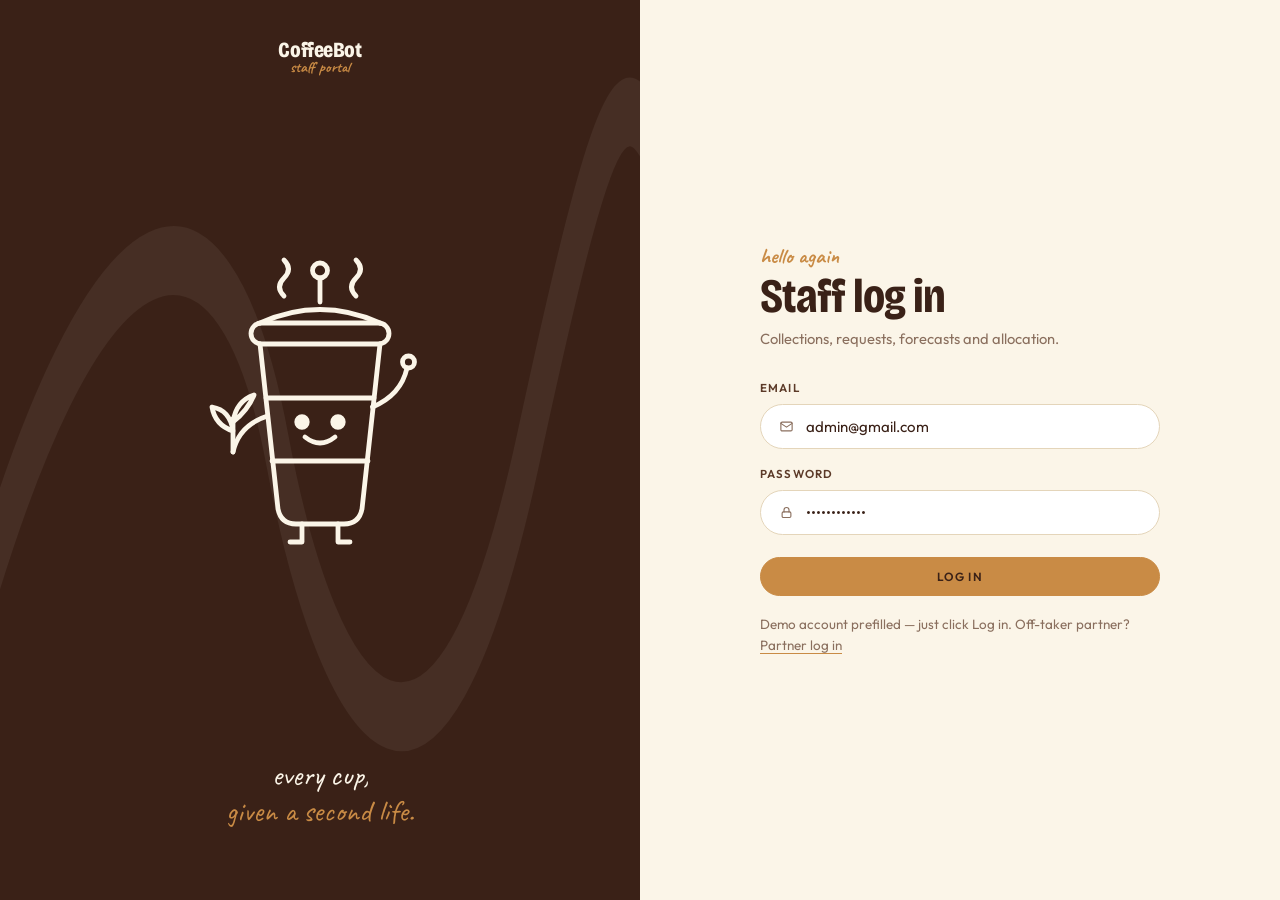
==== admin/allocation.html @ 14e7a52c "Redesign UI and build Gemini AI into the admin portal UI - Cream / chocolate / espresso palette with" ====
<!DOCTYPE html>
<html lang="en">
<head>
<meta charset="UTF-8">
<meta name="viewport" content="width=device-width, initial-scale=1">
<title>Allocation — CoffeeBot Admin</title>
<link rel="stylesheet" href="../assets/css/style.css">
</head>
<body>
  <div id="navMount"></div>
  <main class="main">
    <header class="page-head">
      <div>
        <div class="eyebrow">this week's allocation</div>
        <h1>Allocation</h1>
        <p class="subtext">Pending requests ranked by quantity, consistency and clarity of use case — the factors CoffeeBot staff actually weigh.</p>
      </div>
      <div class="head-actions">
        <button class="btn-primary" id="approveAllBtn"><span id="icCheck"></span> Approve all</button>
      </div>
    </header>

    <div id="feedbackBar" style="display:none;"></div>

    <div class="kpis">
      <div class="kpi"><div class="num" id="sPending">—</div><div class="lbl">Pending requests scored</div></div>
      <div class="kpi"><div class="num green" id="sFulfilled">—</div><div class="lbl">Fully fulfillable this week</div></div>
      <div class="kpi"><div class="num amber" id="sSupply">—</div><div class="lbl">7-day forecasted supply</div></div>
    </div>

    <div class="layout-2-1">
      <div class="card">
        <div class="card-head">
          <h2>Ranked recommendation</h2>
          <span class="subtext">Supply allocated in score order</span>
        </div>
        <div class="table-wrap">
          <table class="data-table">
            <thead>
              <tr><th>#</th><th>Requester</th><th>Region</th><th class="num">Requested</th><th class="num">Allocate</th><th class="num">Score</th><th></th></tr>
            </thead>
            <tbody id="rankBody"></tbody>
          </table>
        </div>
      </div>

      <aside class="stack">
        <div id="aiMount"></div>
      </aside>
    </div>
  </main>

  <script src="../assets/js/data.js"></script>
  <script src="../assets/js/app.js"></script>
  <script src="../assets/js/config.js"></script>
  <script src="../assets/js/ai.js"></script>
  <script>
    const session = CBUI.requireAuth("admin");
    if (session) {
      CBUI.mount("#navMount", CBUI.topbar({ role: "admin", activePage: "allocation.html" }));
      document.getElementById("icCheck").innerHTML = CBUI.icon("check", "icon-sm");

      let result = CBAI.recommendAllocation();

      function render() {
        result = CBAI.recommendAllocation();
        const { decisions, remainingSupply } = result;

        document.getElementById("sPending").textContent = decisions.length;
        document.getElementById("sFulfilled").textContent = decisions.filter((d) => d.fulfilled).length;
        const totalSupply = Object.values(remainingSupply).reduce((a, b) => a + b, 0) +
          decisions.reduce((a, d) => a + d.recommendedKg, 0);
        document.getElementById("sSupply").textContent = totalSupply.toFixed(1) + " kg";

        document.getElementById("rankBody").innerHTML = decisions.length
          ? decisions.map((d, i) => `
            <tr>
              <td>${i + 1}</td>
              <td style="min-width:220px;"><strong>${d.customer}</strong><div class="subtext" style="font-size:.78rem;">${d.frequency} · ${d.useCase}</div></td>
              <td><span class="pill region">${CB.regionName(d.region)}</span></td>
              <td class="num">${d.volumeKg} kg</td>
              <td class="num" style="font-weight:700;color:${d.fulfilled ? "var(--ok)" : "var(--caramel)"};">${d.recommendedKg} kg${d.fulfilled ? "" : "<br><span style='font-weight:500;font-size:.75rem;'>partial</span>"}</td>
              <td class="num">${d.score}</td>
              <td><button class="btn-secondary btn-sm" data-approve="${d.id}">Approve</button></td>
            </tr>`).join("")
          : `<tr><td colspan="7" class="empty-note" style="text-align:center;padding:24px;">No pending requests — everything's been decided.</td></tr>`;

        decisions.forEach((d) => {
          document.querySelector(`[data-approve="${d.id}"]`)?.addEventListener("click", () => approveOne(d.id, d.customer));
        });
      }

      function showFeedback(msg) {
        const bar = document.getElementById("feedbackBar");
        bar.className = "feedback-bar";
        bar.innerHTML = CBUI.icon("check", "icon-sm") + msg;
        bar.style.display = "flex";
        setTimeout(() => (bar.style.display = "none"), 4000);
      }

      function approveOne(id, customer) {
        CB.setState((s) => {
          const req = s.requests.find((r) => r.id === id);
          if (req) req.status = "accepted";
        });
        showFeedback(`Allocation approved for ${customer}.`);
        render();
      }

      document.getElementById("approveAllBtn").addEventListener("click", () => {
        let count = 0;
        CB.setState((s) => {
          result.decisions.forEach((d) => {
            const req = s.requests.find((r) => r.id === d.id);
            if (req && req.status === "pending") { req.status = "accepted"; count++; }
          });
        });
        if (count) showFeedback(`${count} request${count > 1 ? "s" : ""} approved for this week's allocation.`);
        render();
      });

      render();

      CBUI.aiGenerator({
        container: "#aiMount",
        task: "allocation",
        title: "Allocation review",
        description: "Gemini checks the ranking before you approve — what's fully supplied, what's short, and what deserves a second look.",
        buttonLabel: "Generate",
      });
    }
  </script>
</body>
</html>
---- assets/css/style.css ----
/* =========================================================
   CoffeeBot Exchange — shared design system
   Cream paper, chocolate and espresso browns, caramel accents.
   Condensed display type, uppercase tracked nav, pill buttons,
   and hand-drawn line doodles (see CBUI.doodle in app.js).
   ========================================================= */
@import url("https://fonts.googleapis.com/css2?family=Bricolage+Grotesque:opsz,wdth,wght@12..96,75..100,400..800&family=Caveat:wght@500;700&family=Outfit:wght@300;400;500;600;700&display=swap");

:root{
  --cream:     #fbf5e8;
  --paper:     #fffbf2;
  --sand:      #f1e6d0;
  --line:      #e4d5ba;
  --espresso:  #3a2117;
  --brown:     #5c3a28;
  --muted:     #8a6f5e;
  --caramel:   #c98b45;
  --caramel-2: #b4773a;

  --ok:        #5f7d4f;
  --ok-bg:     #e7ecd9;
  --warn:      #b06f2a;
  --warn-bg:   #f6e6cc;
  --bad:       #ad4e38;
  --bad-bg:    #f5dfd5;

  /* chart tokens */
  --predicted: #e6d6bb;
  --gridline:  #ece0ca;

  --font-display:'Bricolage Grotesque','Arial Narrow',sans-serif;
  --font-body:   'Outfit',-apple-system,"Segoe UI",Roboto,Arial,sans-serif;
  --font-hand:   'Caveat','Comic Sans MS',cursive;

  --radius:    20px;
  --radius-sm: 12px;
}

*{box-sizing:border-box;}
html,body{margin:0;padding:0;}
body{
  background:var(--cream);
  color:var(--espresso);
  font-family:var(--font-body);
  font-size:15px;
  line-height:1.55;
  min-height:100vh;
  -webkit-font-smoothing:antialiased;
}
a{color:inherit;text-decoration:none;}
img,svg{display:block;}
button{font-family:inherit;}
code{font-size:.85em;background:var(--sand);padding:1px 6px;border-radius:6px;}

.icon{width:18px;height:18px;flex:0 0 auto;}
.icon-sm{width:15px;height:15px;}

/* ---------- typography ---------- */
h1,h2,h3{font-family:var(--font-display);font-stretch:80%;font-weight:700;color:var(--espresso);margin:0;letter-spacing:-.01em;}
h1{font-size:3rem;line-height:1;letter-spacing:-.02em;}
h2{font-size:1.45rem;line-height:1.15;}
h3{font-size:1.1rem;line-height:1.2;}
.eyebrow{font-family:var(--font-hand);font-size:1.35rem;font-weight:700;line-height:1;color:var(--caramel);margin-bottom:6px;}
.kicker{font-size:.72rem;font-weight:600;letter-spacing:.14em;text-transform:uppercase;color:var(--muted);}
.subtext{color:var(--muted);font-size:.92rem;margin:0;}
.hand{font-family:var(--font-hand);font-weight:700;}

/* ---------- top nav ---------- */
.topbar{
  position:sticky;top:0;z-index:30;background:rgba(251,245,232,.94);
  backdrop-filter:blur(8px);-webkit-backdrop-filter:blur(8px);border-bottom:1px solid var(--line);
}
.topbar-inner{
  max-width:1240px;margin:0 auto;padding:14px 32px;
  display:grid;grid-template-columns:1fr auto 1fr;align-items:center;gap:20px;
}
.nav-links{display:flex;gap:20px;flex-wrap:nowrap;}
.nav-links a{
  font-size:.72rem;font-weight:600;letter-spacing:.12em;text-transform:uppercase;color:var(--brown);white-space:nowrap;
  padding:4px 0;border-bottom:1.5px solid transparent;transition:color .15s,border-color .15s;
}
.nav-links a:hover{color:var(--caramel);}
.nav-links a.active{color:var(--espresso);border-bottom-color:var(--caramel);}
.brand{display:flex;align-items:center;gap:8px;justify-self:center;color:var(--espresso);}
.brand .mark{width:40px;height:40px;color:var(--brown);}
.brand .mark svg{width:100%;height:100%;stroke-width:7;}
.brand-name{font-family:var(--font-display);font-stretch:80%;font-weight:800;font-size:1.35rem;letter-spacing:-.02em;line-height:1;}
.brand-name span{display:block;font-family:var(--font-hand);font-weight:700;font-size:.95rem;letter-spacing:0;color:var(--caramel);margin-top:-2px;}
.nav-right{display:flex;align-items:center;justify-content:flex-end;gap:14px;}
.nav-user{font-size:.74rem;font-weight:600;letter-spacing:.1em;text-transform:uppercase;color:var(--muted);}

/* ---------- layout ---------- */
.main{max-width:1240px;margin:0 auto;padding:36px 32px 64px;}
.page-head{
  position:relative;display:flex;align-items:flex-end;justify-content:space-between;gap:24px;flex-wrap:wrap;
  margin-bottom:30px;
}
.page-head .subtext{max-width:600px;margin-top:10px;}
.head-actions{display:flex;gap:10px;flex-wrap:wrap;align-items:center;}
.layout-2-1{display:grid;grid-template-columns:minmax(0,2fr) minmax(0,1fr);gap:24px;align-items:start;}
.layout-1-1{display:grid;grid-template-columns:minmax(0,1fr) minmax(0,1fr);gap:24px;align-items:start;}
.stack{display:flex;flex-direction:column;gap:24px;min-width:0;}
.section-gap{margin-top:24px;}

/* ---------- cards ---------- */
.card{background:var(--paper);border:1px solid var(--line);border-radius:var(--radius);padding:24px 26px;min-width:0;}
.card-head{display:flex;align-items:baseline;justify-content:space-between;gap:12px;margin-bottom:16px;}
.card-head .subtext{font-size:.82rem;}
.table-wrap{overflow-x:auto;}

/* Doodle card: illustration + handwritten note, cream on brown */
.doodle-card{
  position:relative;overflow:hidden;border-radius:var(--radius);padding:26px;
  background:var(--brown);color:var(--cream);
}
.doodle-card .doodle{width:120px;height:120px;color:var(--cream);margin-bottom:10px;}
.doodle-card h3{color:var(--cream);font-size:1.35rem;}
.doodle-card p{margin:8px 0 0;font-size:.88rem;color:rgba(251,245,232,.78);}
.doodle-card .eyebrow{color:var(--caramel);}
.doodle-card.light{background:var(--sand);color:var(--espresso);}
.doodle-card.light .doodle{color:var(--brown);}
.doodle-card.light h3{color:var(--espresso);}
.doodle-card.light p{color:var(--muted);}
.doodle-card.row{display:flex;align-items:center;gap:20px;}
.doodle-card.row .doodle{flex:0 0 auto;margin:0;}

/* ---------- KPI strip ---------- */
.kpis{
  display:grid;grid-template-columns:repeat(auto-fit,minmax(170px,1fr));
  border-top:1.5px solid var(--espresso);border-bottom:1px solid var(--line);margin-bottom:28px;
}
.kpi{padding:18px 22px 18px 0;}
.kpi + .kpi{padding-left:22px;border-left:1px solid var(--line);}
.kpi .num{font-family:var(--font-display);font-stretch:80%;font-weight:700;font-size:2.3rem;line-height:1;color:var(--espresso);letter-spacing:-.02em;}
.kpi .num.green{color:var(--ok);}
.kpi .num.amber{color:var(--caramel);}
.kpi .lbl{font-size:.72rem;font-weight:600;letter-spacing:.1em;text-transform:uppercase;color:var(--muted);margin-top:8px;}

/* ---------- forms ---------- */
.field{display:flex;flex-direction:column;gap:7px;margin-bottom:16px;}
.field label{font-size:.72rem;font-weight:600;letter-spacing:.1em;text-transform:uppercase;color:var(--brown);}
.field .hint{font-size:.8rem;color:var(--muted);}
.input-box{
  display:flex;align-items:center;gap:10px;width:100%;color:var(--muted);
  border:1px solid var(--line);border-radius:999px;padding:11px 18px;background:#fff;
}
.input-box:focus-within{border-color:var(--caramel);box-shadow:0 0 0 3px rgba(201,139,69,.18);}
.input-box input,.input-box select{border:none;outline:none;background:none;font-size:.94rem;width:100%;color:var(--espresso);font-family:inherit;}
textarea.ta{
  border:1px solid var(--line);border-radius:var(--radius-sm);padding:12px 18px;font-size:.94rem;background:#fff;
  width:100%;font-family:inherit;resize:vertical;min-height:84px;color:var(--espresso);
}
textarea.ta:focus{outline:none;border-color:var(--caramel);box-shadow:0 0 0 3px rgba(201,139,69,.18);}
.form-row{display:grid;grid-template-columns:1fr 1fr;gap:14px;}

/* ---------- buttons ---------- */
.btn-primary,.btn-secondary,.btn-dark,.btn-danger{
  display:inline-flex;align-items:center;justify-content:center;gap:8px;cursor:pointer;white-space:nowrap;
  border-radius:999px;padding:11px 22px;font-size:.74rem;font-weight:600;letter-spacing:.12em;text-transform:uppercase;
  transition:background .15s,color .15s,border-color .15s;
}
.btn-primary{background:var(--caramel);color:var(--espresso);border:1.5px solid var(--caramel);}
.btn-primary:hover{background:var(--caramel-2);border-color:var(--caramel-2);}
.btn-primary:disabled{opacity:.6;cursor:progress;}
.btn-dark{background:var(--espresso);color:var(--cream);border:1.5px solid var(--espresso);}
.btn-dark:hover{background:var(--brown);}
.btn-secondary{background:transparent;color:var(--espresso);border:1.5px solid var(--espresso);}
.btn-secondary:hover{background:var(--espresso);color:var(--cream);}
.btn-danger{background:transparent;color:var(--bad);border:1.5px solid var(--bad-bg);}
.btn-danger:hover{background:var(--bad-bg);}
.btn-sm{padding:7px 14px;font-size:.68rem;}
.full{width:100%;}
/* Pill + attached arrow circle, as in "ORDER NOW →" */
.btn-arrow{display:inline-flex;align-items:center;gap:0;}
.btn-arrow .btn-primary{border-radius:999px;}
.btn-arrow .arrow{
  width:38px;height:38px;border-radius:50%;margin-left:-4px;display:inline-flex;align-items:center;justify-content:center;
  background:var(--caramel);color:var(--espresso);border:2px solid var(--cream);transition:transform .15s;
}
.btn-arrow:hover .arrow{transform:translateX(3px);}
.btn-ghost{background:none;border:none;color:var(--muted);font-weight:600;font-size:.85rem;cursor:pointer;}
.link{text-decoration:underline;text-underline-offset:3px;text-decoration-color:var(--caramel);}

/* ---------- pills ---------- */
.pill{
  display:inline-flex;align-items:center;gap:5px;white-space:nowrap;
  font-size:.66rem;font-weight:600;letter-spacing:.1em;text-transform:uppercase;padding:3px 10px;border-radius:999px;
}
.pill.pending{background:var(--warn-bg);color:var(--warn);}
.pill.accepted{background:var(--ok-bg);color:var(--ok);}
.pill.declined{background:var(--bad-bg);color:var(--bad);}
.pill.region{background:transparent;color:var(--brown);border:1px solid var(--line);}
.legend{display:flex;gap:16px;flex-wrap:wrap;margin-top:12px;font-size:.8rem;color:var(--muted);}
.legend span{display:inline-flex;align-items:center;gap:6px;}
.legend i{width:10px;height:10px;border-radius:50%;display:inline-block;}

/* ---------- lists / rows ---------- */
.row-list .row{display:flex;align-items:center;justify-content:space-between;gap:16px;padding:14px 0;border-top:1px dashed var(--line);}
.row-list .row:first-child{border-top:none;padding-top:0;}
.row-main{display:flex;flex-direction:column;gap:2px;min-width:0;}
.row-main .title{font-weight:600;font-size:.95rem;}
.row-main .meta{font-size:.82rem;color:var(--muted);}
.row-actions{display:flex;gap:8px;align-items:center;flex-shrink:0;}
.feedback-bar{
  display:flex;align-items:center;gap:8px;background:var(--ok-bg);color:var(--ok);
  font-size:.86rem;font-weight:600;padding:10px 18px;border-radius:999px;margin-bottom:20px;
}

/* ---------- tables ---------- */
table.data-table{width:100%;border-collapse:collapse;}
table.data-table th{
  text-align:left;font-size:.68rem;font-weight:600;text-transform:uppercase;letter-spacing:.12em;white-space:nowrap;
  color:var(--muted);padding:0 12px 10px;border-bottom:1.5px solid var(--espresso);
}
table.data-table td{padding:13px 12px;font-size:.9rem;border-bottom:1px dashed var(--line);}
table.data-table tr:last-child td{border-bottom:none;}
table.data-table td.num,table.data-table th.num{text-align:right;font-variant-numeric:tabular-nums;}

/* ---------- region bars ---------- */
.bar-row{margin-bottom:14px;}
.bar-row .flex-between{margin-bottom:6px;font-size:.88rem;}
.bar-track{background:var(--sand);border-radius:999px;height:8px;overflow:hidden;}
.bar-fill{background:var(--caramel);height:100%;border-radius:999px;}

/* ---------- misc ---------- */
.empty-note{color:var(--muted);font-size:.9rem;padding:10px 0;}
.divider-line{border-top:1px dashed var(--line);margin:20px 0;}
.flex-between{display:flex;align-items:center;justify-content:space-between;gap:12px;}
.foot-note{text-align:center;padding:24px;color:var(--muted);font-size:.78rem;}
.toast{
  position:fixed;bottom:24px;right:24px;background:var(--espresso);color:var(--cream);z-index:999;max-width:340px;
  padding:12px 20px;border-radius:999px;font-size:.88rem;font-weight:500;
}

/* Faint swirl strokes behind a section (Roastery-style) */
.swirl-bg{position:relative;overflow:hidden;}
.swirl-bg > .swirl{position:absolute;inset:-10% -5%;width:110%;height:120%;color:var(--sand);pointer-events:none;z-index:0;}
.swirl-bg > *:not(.swirl){position:relative;z-index:1;}

/* Torn paper edge between cream and brown */
.torn{display:block;width:100%;height:22px;color:var(--espresso);}
.torn.flip{transform:scaleY(-1);}

/* ---------- AI panel (Gemini + EcoLogits) ---------- */
.ai-card{position:relative;overflow:hidden;background:var(--espresso);color:var(--cream);border-radius:var(--radius);padding:26px 28px;}
.ai-card .ai-doodle{position:absolute;right:-18px;bottom:-24px;width:150px;height:150px;color:rgba(251,245,232,.08);pointer-events:none;}
.ai-card > *:not(.ai-doodle){position:relative;}
.ai-card-head{display:flex;align-items:flex-start;justify-content:space-between;gap:16px;flex-wrap:wrap;margin-bottom:20px;}
.ai-card-head h2{color:var(--cream);font-size:1.7rem;}
.ai-card-head p{margin:8px 0 0;color:rgba(251,245,232,.72);font-size:.88rem;max-width:520px;}
.ai-tag{font-family:var(--font-hand);font-size:1.25rem;font-weight:700;color:var(--caramel);line-height:1;margin-bottom:4px;}
.ai-empty{border:1.5px dashed rgba(251,245,232,.25);border-radius:var(--radius-sm);padding:18px 20px;color:rgba(251,245,232,.72);font-size:.9rem;}
.ai-headline{font-family:var(--font-display);font-stretch:80%;font-weight:600;font-size:1.45rem;line-height:1.2;margin:0 0 18px;color:var(--cream);}
.ai-stats{display:grid;grid-template-columns:repeat(auto-fit,minmax(150px,1fr));gap:10px;margin-bottom:22px;}
.ai-stat{border:1px solid rgba(251,245,232,.18);border-radius:var(--radius-sm);padding:14px 16px;}
.ai-stat-lbl{font-size:.66rem;font-weight:600;letter-spacing:.12em;text-transform:uppercase;color:rgba(251,245,232,.6);}
.ai-stat-num{font-family:var(--font-display);font-stretch:80%;font-weight:700;font-size:1.7rem;line-height:1.1;margin:4px 0 4px;color:var(--caramel);}
.ai-stat.good .ai-stat-num{color:#c5d4a8;}
.ai-stat.watch .ai-stat-num{color:#f0a586;}
.ai-stat-note{font-size:.8rem;color:rgba(251,245,232,.72);line-height:1.45;}
.ai-columns{display:grid;grid-template-columns:repeat(auto-fit,minmax(240px,1fr));gap:8px 28px;}
.ai-columns h4{font-size:.68rem;font-weight:600;letter-spacing:.14em;text-transform:uppercase;color:var(--caramel);margin:0 0 6px;}
.ai-list{margin:0;padding:0;list-style:none;counter-reset:ai;}
.ai-list li{position:relative;padding:9px 0 9px 28px;font-size:.9rem;color:rgba(251,245,232,.9);border-top:1px dashed rgba(251,245,232,.16);}
.ai-list li:first-child{border-top:none;}
.ai-list li::before{
  counter-increment:ai;content:counter(ai);position:absolute;left:0;top:10px;
  width:19px;height:19px;border-radius:50%;border:1px solid var(--caramel);color:var(--caramel);
  font-size:.66rem;font-weight:700;display:flex;align-items:center;justify-content:center;
}
.ai-foot{
  display:flex;align-items:center;justify-content:space-between;gap:10px;flex-wrap:wrap;
  margin-top:18px;padding-top:14px;border-top:1px dashed rgba(251,245,232,.2);font-size:.78rem;color:rgba(251,245,232,.6);
}
.eco-line{display:inline-flex;align-items:center;gap:6px;color:#c5d4a8;font-weight:500;}
.ai-foot a{text-decoration:underline;text-underline-offset:2px;}
.ai-error{background:rgba(173,78,56,.25);border-radius:var(--radius-sm);padding:14px 18px;}
.ai-error strong{color:#f5b9a4;}
.ai-error p{margin:4px 0 0;font-size:.88rem;}
.ai-error code{background:rgba(251,245,232,.12);color:var(--cream);}
.ai-loading{height:3px;background:rgba(251,245,232,.15);border-radius:2px;overflow:hidden;position:relative;margin:8px 0 12px;}
.ai-loading::after{content:"";position:absolute;inset:0;width:35%;background:var(--caramel);animation:ai-progress 1.1s ease-in-out infinite;}
.ai-loading-note{font-family:var(--font-hand);font-size:1.25rem;color:rgba(251,245,232,.75);}
@keyframes ai-progress{from{transform:translateX(-100%);}to{transform:translateX(300%);}}

/* ---------- Green AI ledger ---------- */
.ledger{display:grid;grid-template-columns:1fr 1fr;border-top:1.5px solid var(--espresso);margin:14px 0 12px;}
.ledger > div{padding:12px 0;border-bottom:1px dashed var(--line);}
.ledger > div:nth-child(even){padding-left:16px;border-left:1px dashed var(--line);}
.ledger .num{font-family:var(--font-display);font-stretch:80%;font-weight:700;font-size:1.5rem;line-height:1.1;}
.ledger .lbl{font-size:.68rem;font-weight:600;letter-spacing:.1em;text-transform:uppercase;color:var(--muted);}

/* ---------- auth screens ---------- */
.auth-shell{display:grid;grid-template-columns:1fr 1fr;min-height:100vh;}
.auth-art{
  position:relative;overflow:hidden;background:var(--espresso);color:var(--cream);
  display:flex;flex-direction:column;justify-content:space-between;align-items:center;text-align:center;padding:40px;
}
.auth-art .brand{color:var(--cream);}
.auth-art .brand .mark{color:var(--caramel);}
.auth-art .doodle{width:min(300px,70%);height:auto;aspect-ratio:1;color:var(--cream);}
.auth-art .tagline{font-family:var(--font-hand);font-size:1.9rem;line-height:1.2;color:var(--cream);}
.auth-art .tagline span{color:var(--caramel);}
.auth-art .swirl{position:absolute;inset:0;width:100%;height:100%;color:rgba(251,245,232,.06);}
.auth-art > *:not(.swirl){position:relative;}
.auth-panel{display:flex;align-items:center;justify-content:center;padding:40px 24px;}
.login-card{width:100%;max-width:400px;}
.login-card h1{margin-bottom:8px;}

/* ---------- responsive ---------- */
@media(max-width:1100px){
  .layout-2-1{grid-template-columns:1fr;}
}
@media(max-width:1100px){
  .topbar-inner{grid-template-columns:1fr auto;}
  .brand{justify-self:start;order:1;}
  .nav-right{order:2;}
  .nav-links{order:3;grid-column:1 / -1;overflow-x:auto;padding-bottom:2px;}
}
@media(max-width:900px){
  .topbar-inner{grid-template-columns:1fr auto;padding:12px 16px;gap:10px;}
  .brand{justify-self:start;order:1;}
  .nav-right{order:2;}
  .nav-user{display:none;}
  .nav-links{order:3;grid-column:1 / -1;flex-wrap:nowrap;overflow-x:auto;gap:20px;padding-bottom:2px;}
  .nav-links a{white-space:nowrap;}
  .main{padding:26px 16px 48px;}
  .layout-1-1{grid-template-columns:1fr;}
  .auth-shell{grid-template-columns:1fr;}
  .auth-art{padding:28px 20px;gap:18px;}
  .auth-art .doodle{width:180px;}
  h1{font-size:2.4rem;}
}
@media(max-width:560px){
  .form-row{grid-template-columns:1fr;}
  .card,.ai-card{padding:20px 18px;}
  .row-list .row{flex-wrap:wrap;}
  .kpi,.kpi + .kpi{padding:14px 14px 14px 0;border-left:none;}
  .doodle-card.row{flex-direction:column;align-items:flex-start;}
}
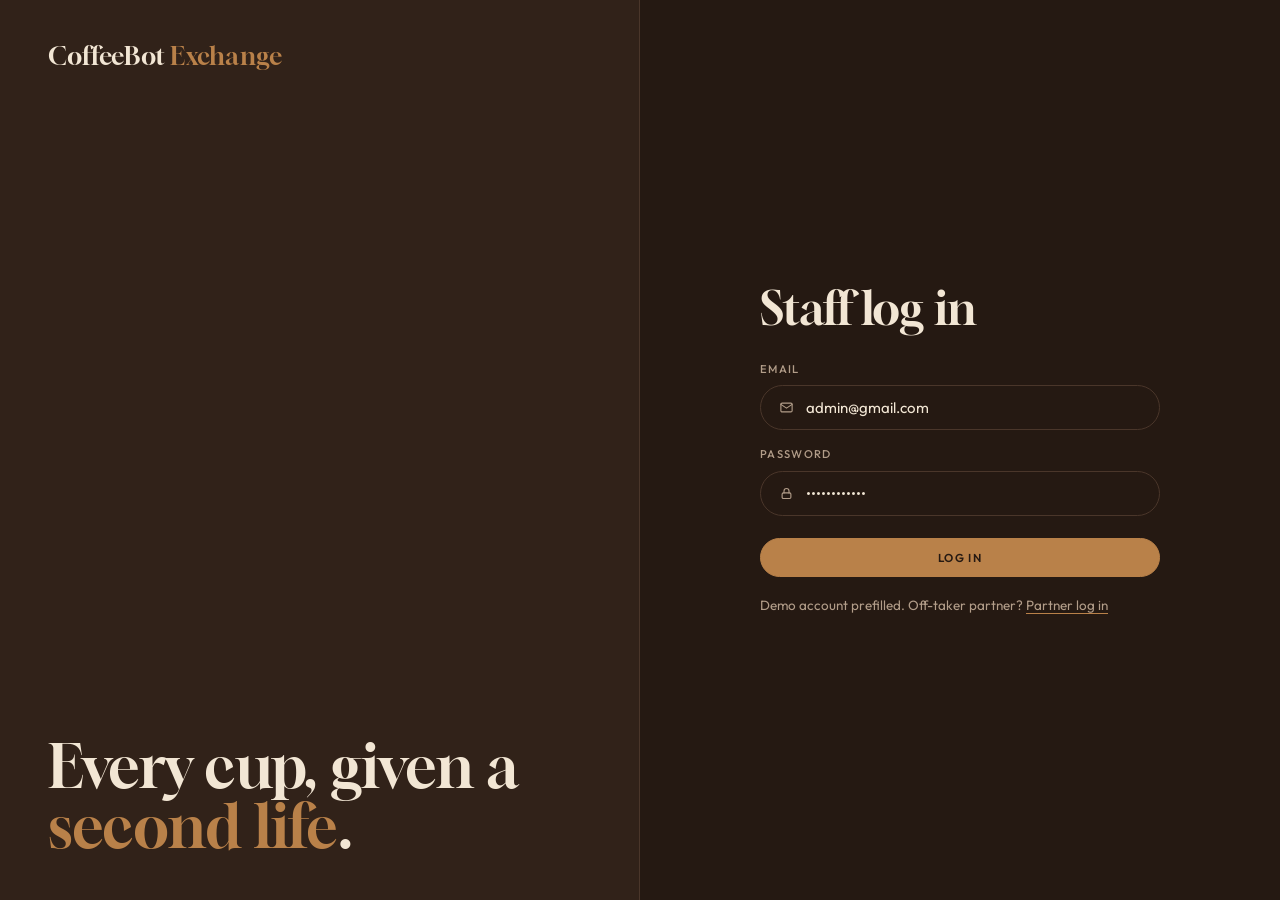
==== commit c436e94f: "Restyle UI with a dark chocolate theme and display serif headings - Gloock display serif for heading" ====
--- a/admin/allocation.html
+++ b/admin/allocation.html
@@ -11,9 +11,7 @@
   <main class="main">
     <header class="page-head">
       <div>
-        <div class="eyebrow">this week's allocation</div>
         <h1>Allocation</h1>
-        <p class="subtext">Pending requests ranked by quantity, consistency and clarity of use case — the factors CoffeeBot staff actually weigh.</p>
       </div>
       <div class="head-actions">
         <button class="btn-primary" id="approveAllBtn"><span id="icCheck"></span> Approve all</button>
@@ -32,7 +30,6 @@
       <div class="card">
         <div class="card-head">
           <h2>Ranked recommendation</h2>
-          <span class="subtext">Supply allocated in score order</span>
         </div>
         <div class="table-wrap">
           <table class="data-table">
@@ -125,7 +122,6 @@
         container: "#aiMount",
         task: "allocation",
         title: "Allocation review",
-        description: "Gemini checks the ranking before you approve — what's fully supplied, what's short, and what deserves a second look.",
         buttonLabel: "Generate",
       });
     }
--- a/assets/css/style.css
+++ b/assets/css/style.css
@@ -1,36 +1,34 @@
 /* =========================================================
    CoffeeBot Exchange — shared design system
-   Cream paper, chocolate and espresso browns, caramel accents.
-   Condensed display type, uppercase tracked nav, pill buttons,
-   and hand-drawn line doodles (see CBUI.doodle in app.js).
+   Dark chocolate surfaces, cream type and muted caramel accents.
+   High-contrast display serif (Gloock) for headings, Outfit for
+   everything else; rounded "bento" cards and pill controls.
    ========================================================= */
-@import url("https://fonts.googleapis.com/css2?family=Bricolage+Grotesque:opsz,wdth,wght@12..96,75..100,400..800&family=Caveat:wght@500;700&family=Outfit:wght@300;400;500;600;700&display=swap");
+@import url("https://fonts.googleapis.com/css2?family=Gloock&family=Outfit:wght@300;400;500;600;700&display=swap");
 
 :root{
-  --cream:     #fbf5e8;
-  --paper:     #fffbf2;
-  --sand:      #f1e6d0;
-  --line:      #e4d5ba;
-  --espresso:  #3a2117;
-  --brown:     #5c3a28;
-  --muted:     #8a6f5e;
-  --caramel:   #c98b45;
-  --caramel-2: #b4773a;
-
-  --ok:        #5f7d4f;
-  --ok-bg:     #e7ecd9;
-  --warn:      #b06f2a;
-  --warn-bg:   #f6e6cc;
-  --bad:       #ad4e38;
-  --bad-bg:    #f5dfd5;
+  --bg:        #251912;
+  --surface:   #312219;
+  --surface-2: #3b2a20;
+  --line:      #4a362a;
+  --cream:     #f2e6d4;
+  --muted:     #b29d89;
+  --caramel:   #b98149;
+  --caramel-2: #cb9358;
+
+  --ok:        #a3b48c;
+  --ok-bg:     rgba(163,180,140,.14);
+  --warn:      #d6a464;
+  --warn-bg:   rgba(214,164,100,.14);
+  --bad:       #d88a74;
+  --bad-bg:    rgba(216,138,116,.14);
 
   /* chart tokens */
-  --predicted: #e6d6bb;
-  --gridline:  #ece0ca;
-
-  --font-display:'Bricolage Grotesque','Arial Narrow',sans-serif;
+  --predicted: #5a4335;
+  --gridline:  #3d2c22;
+
+  --font-display:'Gloock',Georgia,'Times New Roman',serif;
   --font-body:   'Outfit',-apple-system,"Segoe UI",Roboto,Arial,sans-serif;
-  --font-hand:   'Caveat','Comic Sans MS',cursive;
 
   --radius:    20px;
   --radius-sm: 12px;
@@ -39,8 +37,8 @@
 *{box-sizing:border-box;}
 html,body{margin:0;padding:0;}
 body{
-  background:var(--cream);
-  color:var(--espresso);
+  background:var(--bg);
+  color:var(--cream);
   font-family:var(--font-body);
   font-size:15px;
   line-height:1.55;
@@ -50,291 +48,226 @@
 a{color:inherit;text-decoration:none;}
 img,svg{display:block;}
 button{font-family:inherit;}
-code{font-size:.85em;background:var(--sand);padding:1px 6px;border-radius:6px;}
+code{font-size:.85em;background:var(--surface-2);padding:1px 6px;border-radius:6px;}
+::selection{background:var(--caramel);color:var(--bg);}
 
 .icon{width:18px;height:18px;flex:0 0 auto;}
 .icon-sm{width:15px;height:15px;}
 
 /* ---------- typography ---------- */
-h1,h2,h3{font-family:var(--font-display);font-stretch:80%;font-weight:700;color:var(--espresso);margin:0;letter-spacing:-.01em;}
-h1{font-size:3rem;line-height:1;letter-spacing:-.02em;}
-h2{font-size:1.45rem;line-height:1.15;}
-h3{font-size:1.1rem;line-height:1.2;}
-.eyebrow{font-family:var(--font-hand);font-size:1.35rem;font-weight:700;line-height:1;color:var(--caramel);margin-bottom:6px;}
-.kicker{font-size:.72rem;font-weight:600;letter-spacing:.14em;text-transform:uppercase;color:var(--muted);}
-.subtext{color:var(--muted);font-size:.92rem;margin:0;}
-.hand{font-family:var(--font-hand);font-weight:700;}
+h1,h2,h3{font-family:var(--font-display);font-weight:400;color:var(--cream);margin:0;letter-spacing:-.005em;}
+h1{font-size:2.9rem;line-height:1.05;}
+h2{font-size:1.45rem;line-height:1.2;}
+h3{font-size:1.15rem;line-height:1.25;}
+.kicker{font-size:.7rem;font-weight:600;letter-spacing:.16em;text-transform:uppercase;color:var(--caramel);}
+.subtext{color:var(--muted);font-size:.9rem;margin:0;}
 
 /* ---------- top nav ---------- */
 .topbar{
-  position:sticky;top:0;z-index:30;background:rgba(251,245,232,.94);
-  backdrop-filter:blur(8px);-webkit-backdrop-filter:blur(8px);border-bottom:1px solid var(--line);
+  position:sticky;top:0;z-index:30;background:rgba(37,25,18,.92);
+  backdrop-filter:blur(10px);-webkit-backdrop-filter:blur(10px);border-bottom:1px solid var(--line);
 }
 .topbar-inner{
-  max-width:1240px;margin:0 auto;padding:14px 32px;
-  display:grid;grid-template-columns:1fr auto 1fr;align-items:center;gap:20px;
-}
-.nav-links{display:flex;gap:20px;flex-wrap:nowrap;}
+  max-width:1240px;margin:0 auto;padding:16px 32px;
+  display:grid;grid-template-columns:auto 1fr auto;align-items:center;gap:32px;
+}
+.nav-links{display:flex;justify-content:center;gap:24px;flex-wrap:nowrap;}
 .nav-links a{
-  font-size:.72rem;font-weight:600;letter-spacing:.12em;text-transform:uppercase;color:var(--brown);white-space:nowrap;
-  padding:4px 0;border-bottom:1.5px solid transparent;transition:color .15s,border-color .15s;
-}
-.nav-links a:hover{color:var(--caramel);}
-.nav-links a.active{color:var(--espresso);border-bottom-color:var(--caramel);}
-.brand{display:flex;align-items:center;gap:8px;justify-self:center;color:var(--espresso);}
-.brand .mark{width:40px;height:40px;color:var(--brown);}
-.brand .mark svg{width:100%;height:100%;stroke-width:7;}
-.brand-name{font-family:var(--font-display);font-stretch:80%;font-weight:800;font-size:1.35rem;letter-spacing:-.02em;line-height:1;}
-.brand-name span{display:block;font-family:var(--font-hand);font-weight:700;font-size:.95rem;letter-spacing:0;color:var(--caramel);margin-top:-2px;}
-.nav-right{display:flex;align-items:center;justify-content:flex-end;gap:14px;}
-.nav-user{font-size:.74rem;font-weight:600;letter-spacing:.1em;text-transform:uppercase;color:var(--muted);}
+  font-size:.72rem;font-weight:500;letter-spacing:.14em;text-transform:uppercase;color:var(--muted);white-space:nowrap;
+  padding:4px 0;border-bottom:1px solid transparent;transition:color .15s,border-color .15s;
+}
+.nav-links a:hover{color:var(--cream);}
+.nav-links a.active{color:var(--cream);border-bottom-color:var(--caramel);}
+.brand{order:-1;font-family:var(--font-display);font-size:1.55rem;line-height:1;color:var(--cream);letter-spacing:.01em;}
+.brand em{font-style:normal;color:var(--caramel);}
+.nav-right{display:flex;align-items:center;justify-content:flex-end;gap:16px;}
+.nav-user{font-size:.72rem;font-weight:500;letter-spacing:.12em;text-transform:uppercase;color:var(--muted);}
 
 /* ---------- layout ---------- */
-.main{max-width:1240px;margin:0 auto;padding:36px 32px 64px;}
-.page-head{
-  position:relative;display:flex;align-items:flex-end;justify-content:space-between;gap:24px;flex-wrap:wrap;
-  margin-bottom:30px;
-}
-.page-head .subtext{max-width:600px;margin-top:10px;}
+.main{max-width:1240px;margin:0 auto;padding:40px 32px 72px;}
+.page-head{display:flex;align-items:flex-end;justify-content:space-between;gap:24px;flex-wrap:wrap;margin-bottom:28px;}
 .head-actions{display:flex;gap:10px;flex-wrap:wrap;align-items:center;}
-.layout-2-1{display:grid;grid-template-columns:minmax(0,2fr) minmax(0,1fr);gap:24px;align-items:start;}
-.layout-1-1{display:grid;grid-template-columns:minmax(0,1fr) minmax(0,1fr);gap:24px;align-items:start;}
-.stack{display:flex;flex-direction:column;gap:24px;min-width:0;}
-.section-gap{margin-top:24px;}
+.layout-2-1{display:grid;grid-template-columns:minmax(0,2fr) minmax(0,1fr);gap:18px;align-items:start;}
+.layout-1-1{display:grid;grid-template-columns:minmax(0,1fr) minmax(0,1fr);gap:18px;align-items:start;}
+.stack{display:flex;flex-direction:column;gap:18px;min-width:0;}
+.section-gap{margin-top:18px;}
 
 /* ---------- cards ---------- */
-.card{background:var(--paper);border:1px solid var(--line);border-radius:var(--radius);padding:24px 26px;min-width:0;}
+.card{background:var(--surface);border:1px solid var(--line);border-radius:var(--radius);padding:24px 26px;min-width:0;}
 .card-head{display:flex;align-items:baseline;justify-content:space-between;gap:12px;margin-bottom:16px;}
-.card-head .subtext{font-size:.82rem;}
+.card-head .subtext{font-size:.8rem;}
 .table-wrap{overflow-x:auto;}
 
-/* Doodle card: illustration + handwritten note, cream on brown */
-.doodle-card{
-  position:relative;overflow:hidden;border-radius:var(--radius);padding:26px;
-  background:var(--brown);color:var(--cream);
-}
-.doodle-card .doodle{width:120px;height:120px;color:var(--cream);margin-bottom:10px;}
-.doodle-card h3{color:var(--cream);font-size:1.35rem;}
-.doodle-card p{margin:8px 0 0;font-size:.88rem;color:rgba(251,245,232,.78);}
-.doodle-card .eyebrow{color:var(--caramel);}
-.doodle-card.light{background:var(--sand);color:var(--espresso);}
-.doodle-card.light .doodle{color:var(--brown);}
-.doodle-card.light h3{color:var(--espresso);}
-.doodle-card.light p{color:var(--muted);}
-.doodle-card.row{display:flex;align-items:center;gap:20px;}
-.doodle-card.row .doodle{flex:0 0 auto;margin:0;}
-
-/* ---------- KPI strip ---------- */
-.kpis{
-  display:grid;grid-template-columns:repeat(auto-fit,minmax(170px,1fr));
-  border-top:1.5px solid var(--espresso);border-bottom:1px solid var(--line);margin-bottom:28px;
-}
-.kpi{padding:18px 22px 18px 0;}
-.kpi + .kpi{padding-left:22px;border-left:1px solid var(--line);}
-.kpi .num{font-family:var(--font-display);font-stretch:80%;font-weight:700;font-size:2.3rem;line-height:1;color:var(--espresso);letter-spacing:-.02em;}
+/* ---------- KPI bento ---------- */
+.kpis{display:grid;grid-template-columns:repeat(auto-fit,minmax(170px,1fr));gap:14px;margin-bottom:18px;}
+.kpi{background:var(--surface);border:1px solid var(--line);border-radius:var(--radius);padding:20px 22px;}
+.kpi .num{font-family:var(--font-display);font-size:2.3rem;line-height:1;color:var(--cream);}
 .kpi .num.green{color:var(--ok);}
-.kpi .num.amber{color:var(--caramel);}
-.kpi .lbl{font-size:.72rem;font-weight:600;letter-spacing:.1em;text-transform:uppercase;color:var(--muted);margin-top:8px;}
+.kpi .num.amber{color:var(--caramel-2);}
+.kpi .lbl{font-size:.7rem;font-weight:500;letter-spacing:.12em;text-transform:uppercase;color:var(--muted);margin-top:10px;}
 
 /* ---------- forms ---------- */
 .field{display:flex;flex-direction:column;gap:7px;margin-bottom:16px;}
-.field label{font-size:.72rem;font-weight:600;letter-spacing:.1em;text-transform:uppercase;color:var(--brown);}
+.field label{font-size:.7rem;font-weight:500;letter-spacing:.12em;text-transform:uppercase;color:var(--muted);}
 .field .hint{font-size:.8rem;color:var(--muted);}
 .input-box{
   display:flex;align-items:center;gap:10px;width:100%;color:var(--muted);
-  border:1px solid var(--line);border-radius:999px;padding:11px 18px;background:#fff;
-}
-.input-box:focus-within{border-color:var(--caramel);box-shadow:0 0 0 3px rgba(201,139,69,.18);}
-.input-box input,.input-box select{border:none;outline:none;background:none;font-size:.94rem;width:100%;color:var(--espresso);font-family:inherit;}
+  border:1px solid var(--line);border-radius:999px;padding:11px 18px;background:var(--bg);
+}
+.input-box:focus-within{border-color:var(--caramel);box-shadow:0 0 0 3px rgba(185,129,73,.2);}
+.input-box input,.input-box select{border:none;outline:none;background:none;font-size:.94rem;width:100%;color:var(--cream);font-family:inherit;color-scheme:dark;}
+.input-box select option{background:var(--surface);color:var(--cream);}
+.input-box input::placeholder,textarea.ta::placeholder{color:#7d6a5b;}
 textarea.ta{
-  border:1px solid var(--line);border-radius:var(--radius-sm);padding:12px 18px;font-size:.94rem;background:#fff;
-  width:100%;font-family:inherit;resize:vertical;min-height:84px;color:var(--espresso);
-}
-textarea.ta:focus{outline:none;border-color:var(--caramel);box-shadow:0 0 0 3px rgba(201,139,69,.18);}
+  border:1px solid var(--line);border-radius:var(--radius-sm);padding:12px 18px;font-size:.94rem;background:var(--bg);
+  width:100%;font-family:inherit;resize:vertical;min-height:84px;color:var(--cream);
+}
+textarea.ta:focus{outline:none;border-color:var(--caramel);box-shadow:0 0 0 3px rgba(185,129,73,.2);}
 .form-row{display:grid;grid-template-columns:1fr 1fr;gap:14px;}
 
 /* ---------- buttons ---------- */
-.btn-primary,.btn-secondary,.btn-dark,.btn-danger{
+.btn-primary,.btn-secondary,.btn-danger{
   display:inline-flex;align-items:center;justify-content:center;gap:8px;cursor:pointer;white-space:nowrap;
-  border-radius:999px;padding:11px 22px;font-size:.74rem;font-weight:600;letter-spacing:.12em;text-transform:uppercase;
+  border-radius:999px;padding:11px 22px;font-size:.72rem;font-weight:600;letter-spacing:.12em;text-transform:uppercase;
   transition:background .15s,color .15s,border-color .15s;
 }
-.btn-primary{background:var(--caramel);color:var(--espresso);border:1.5px solid var(--caramel);}
+.btn-primary{background:var(--caramel);color:var(--bg);border:1px solid var(--caramel);}
 .btn-primary:hover{background:var(--caramel-2);border-color:var(--caramel-2);}
 .btn-primary:disabled{opacity:.6;cursor:progress;}
-.btn-dark{background:var(--espresso);color:var(--cream);border:1.5px solid var(--espresso);}
-.btn-dark:hover{background:var(--brown);}
-.btn-secondary{background:transparent;color:var(--espresso);border:1.5px solid var(--espresso);}
-.btn-secondary:hover{background:var(--espresso);color:var(--cream);}
-.btn-danger{background:transparent;color:var(--bad);border:1.5px solid var(--bad-bg);}
+.btn-secondary{background:transparent;color:var(--cream);border:1px solid var(--line);}
+.btn-secondary:hover{border-color:var(--cream);}
+.btn-danger{background:transparent;color:var(--bad);border:1px solid var(--bad-bg);}
 .btn-danger:hover{background:var(--bad-bg);}
-.btn-sm{padding:7px 14px;font-size:.68rem;}
+.btn-sm{padding:7px 14px;font-size:.66rem;}
 .full{width:100%;}
-/* Pill + attached arrow circle, as in "ORDER NOW →" */
-.btn-arrow{display:inline-flex;align-items:center;gap:0;}
-.btn-arrow .btn-primary{border-radius:999px;}
-.btn-arrow .arrow{
-  width:38px;height:38px;border-radius:50%;margin-left:-4px;display:inline-flex;align-items:center;justify-content:center;
-  background:var(--caramel);color:var(--espresso);border:2px solid var(--cream);transition:transform .15s;
-}
-.btn-arrow:hover .arrow{transform:translateX(3px);}
-.btn-ghost{background:none;border:none;color:var(--muted);font-weight:600;font-size:.85rem;cursor:pointer;}
 .link{text-decoration:underline;text-underline-offset:3px;text-decoration-color:var(--caramel);}
 
 /* ---------- pills ---------- */
 .pill{
   display:inline-flex;align-items:center;gap:5px;white-space:nowrap;
-  font-size:.66rem;font-weight:600;letter-spacing:.1em;text-transform:uppercase;padding:3px 10px;border-radius:999px;
+  font-size:.64rem;font-weight:600;letter-spacing:.1em;text-transform:uppercase;padding:3px 10px;border-radius:999px;
 }
 .pill.pending{background:var(--warn-bg);color:var(--warn);}
 .pill.accepted{background:var(--ok-bg);color:var(--ok);}
 .pill.declined{background:var(--bad-bg);color:var(--bad);}
-.pill.region{background:transparent;color:var(--brown);border:1px solid var(--line);}
+.pill.region{background:transparent;color:var(--muted);border:1px solid var(--line);}
 .legend{display:flex;gap:16px;flex-wrap:wrap;margin-top:12px;font-size:.8rem;color:var(--muted);}
 .legend span{display:inline-flex;align-items:center;gap:6px;}
-.legend i{width:10px;height:10px;border-radius:50%;display:inline-block;}
+.legend i{width:9px;height:9px;border-radius:50%;display:inline-block;}
 
 /* ---------- lists / rows ---------- */
-.row-list .row{display:flex;align-items:center;justify-content:space-between;gap:16px;padding:14px 0;border-top:1px dashed var(--line);}
+.row-list .row{display:flex;align-items:center;justify-content:space-between;gap:16px;padding:14px 0;border-top:1px solid var(--line);}
 .row-list .row:first-child{border-top:none;padding-top:0;}
 .row-main{display:flex;flex-direction:column;gap:2px;min-width:0;}
-.row-main .title{font-weight:600;font-size:.95rem;}
+.row-main .title{font-weight:500;font-size:.95rem;}
 .row-main .meta{font-size:.82rem;color:var(--muted);}
 .row-actions{display:flex;gap:8px;align-items:center;flex-shrink:0;}
 .feedback-bar{
   display:flex;align-items:center;gap:8px;background:var(--ok-bg);color:var(--ok);
-  font-size:.86rem;font-weight:600;padding:10px 18px;border-radius:999px;margin-bottom:20px;
+  font-size:.86rem;font-weight:500;padding:10px 18px;border-radius:999px;margin-bottom:18px;
 }
 
 /* ---------- tables ---------- */
 table.data-table{width:100%;border-collapse:collapse;}
 table.data-table th{
-  text-align:left;font-size:.68rem;font-weight:600;text-transform:uppercase;letter-spacing:.12em;white-space:nowrap;
-  color:var(--muted);padding:0 12px 10px;border-bottom:1.5px solid var(--espresso);
-}
-table.data-table td{padding:13px 12px;font-size:.9rem;border-bottom:1px dashed var(--line);}
+  text-align:left;font-size:.66rem;font-weight:500;text-transform:uppercase;letter-spacing:.12em;white-space:nowrap;
+  color:var(--muted);padding:0 12px 10px;border-bottom:1px solid var(--line);
+}
+table.data-table td{padding:13px 12px;font-size:.9rem;border-bottom:1px solid var(--line);}
 table.data-table tr:last-child td{border-bottom:none;}
 table.data-table td.num,table.data-table th.num{text-align:right;font-variant-numeric:tabular-nums;}
 
 /* ---------- region bars ---------- */
 .bar-row{margin-bottom:14px;}
 .bar-row .flex-between{margin-bottom:6px;font-size:.88rem;}
-.bar-track{background:var(--sand);border-radius:999px;height:8px;overflow:hidden;}
+.bar-track{background:var(--surface-2);border-radius:999px;height:6px;overflow:hidden;}
 .bar-fill{background:var(--caramel);height:100%;border-radius:999px;}
 
 /* ---------- misc ---------- */
 .empty-note{color:var(--muted);font-size:.9rem;padding:10px 0;}
-.divider-line{border-top:1px dashed var(--line);margin:20px 0;}
+.divider-line{border-top:1px solid var(--line);margin:20px 0;}
 .flex-between{display:flex;align-items:center;justify-content:space-between;gap:12px;}
-.foot-note{text-align:center;padding:24px;color:var(--muted);font-size:.78rem;}
 .toast{
-  position:fixed;bottom:24px;right:24px;background:var(--espresso);color:var(--cream);z-index:999;max-width:340px;
+  position:fixed;bottom:24px;right:24px;background:var(--cream);color:var(--bg);z-index:999;max-width:340px;
   padding:12px 20px;border-radius:999px;font-size:.88rem;font-weight:500;
 }
 
-/* Faint swirl strokes behind a section (Roastery-style) */
-.swirl-bg{position:relative;overflow:hidden;}
-.swirl-bg > .swirl{position:absolute;inset:-10% -5%;width:110%;height:120%;color:var(--sand);pointer-events:none;z-index:0;}
-.swirl-bg > *:not(.swirl){position:relative;z-index:1;}
-
-/* Torn paper edge between cream and brown */
-.torn{display:block;width:100%;height:22px;color:var(--espresso);}
-.torn.flip{transform:scaleY(-1);}
-
 /* ---------- AI panel (Gemini + EcoLogits) ---------- */
-.ai-card{position:relative;overflow:hidden;background:var(--espresso);color:var(--cream);border-radius:var(--radius);padding:26px 28px;}
-.ai-card .ai-doodle{position:absolute;right:-18px;bottom:-24px;width:150px;height:150px;color:rgba(251,245,232,.08);pointer-events:none;}
-.ai-card > *:not(.ai-doodle){position:relative;}
-.ai-card-head{display:flex;align-items:flex-start;justify-content:space-between;gap:16px;flex-wrap:wrap;margin-bottom:20px;}
-.ai-card-head h2{color:var(--cream);font-size:1.7rem;}
-.ai-card-head p{margin:8px 0 0;color:rgba(251,245,232,.72);font-size:.88rem;max-width:520px;}
-.ai-tag{font-family:var(--font-hand);font-size:1.25rem;font-weight:700;color:var(--caramel);line-height:1;margin-bottom:4px;}
-.ai-empty{border:1.5px dashed rgba(251,245,232,.25);border-radius:var(--radius-sm);padding:18px 20px;color:rgba(251,245,232,.72);font-size:.9rem;}
-.ai-headline{font-family:var(--font-display);font-stretch:80%;font-weight:600;font-size:1.45rem;line-height:1.2;margin:0 0 18px;color:var(--cream);}
+.ai-card{background:var(--surface-2);border:1px solid var(--line);border-radius:var(--radius);padding:26px 28px;}
+.ai-card-head{display:flex;align-items:center;justify-content:space-between;gap:16px;flex-wrap:wrap;margin-bottom:20px;}
+.ai-card-head h2{font-size:1.6rem;margin-top:4px;}
+.ai-empty{border:1px dashed var(--line);border-radius:var(--radius-sm);padding:18px 20px;color:var(--muted);font-size:.9rem;}
+.ai-headline{font-family:var(--font-display);font-size:1.4rem;line-height:1.3;margin:0 0 18px;}
 .ai-stats{display:grid;grid-template-columns:repeat(auto-fit,minmax(150px,1fr));gap:10px;margin-bottom:22px;}
-.ai-stat{border:1px solid rgba(251,245,232,.18);border-radius:var(--radius-sm);padding:14px 16px;}
-.ai-stat-lbl{font-size:.66rem;font-weight:600;letter-spacing:.12em;text-transform:uppercase;color:rgba(251,245,232,.6);}
-.ai-stat-num{font-family:var(--font-display);font-stretch:80%;font-weight:700;font-size:1.7rem;line-height:1.1;margin:4px 0 4px;color:var(--caramel);}
-.ai-stat.good .ai-stat-num{color:#c5d4a8;}
-.ai-stat.watch .ai-stat-num{color:#f0a586;}
-.ai-stat-note{font-size:.8rem;color:rgba(251,245,232,.72);line-height:1.45;}
+.ai-stat{background:var(--surface);border:1px solid var(--line);border-radius:var(--radius-sm);padding:14px 16px;}
+.ai-stat-lbl{font-size:.64rem;font-weight:500;letter-spacing:.12em;text-transform:uppercase;color:var(--muted);}
+.ai-stat-num{font-family:var(--font-display);font-size:1.6rem;line-height:1.15;margin:6px 0 4px;color:var(--cream);}
+.ai-stat.good .ai-stat-num{color:var(--ok);}
+.ai-stat.watch .ai-stat-num{color:var(--caramel-2);}
+.ai-stat-note{font-size:.8rem;color:var(--muted);line-height:1.45;}
 .ai-columns{display:grid;grid-template-columns:repeat(auto-fit,minmax(240px,1fr));gap:8px 28px;}
-.ai-columns h4{font-size:.68rem;font-weight:600;letter-spacing:.14em;text-transform:uppercase;color:var(--caramel);margin:0 0 6px;}
+.ai-columns h4{font-size:.66rem;font-weight:500;letter-spacing:.14em;text-transform:uppercase;color:var(--caramel);margin:0 0 6px;}
 .ai-list{margin:0;padding:0;list-style:none;counter-reset:ai;}
-.ai-list li{position:relative;padding:9px 0 9px 28px;font-size:.9rem;color:rgba(251,245,232,.9);border-top:1px dashed rgba(251,245,232,.16);}
+.ai-list li{position:relative;padding:9px 0 9px 28px;font-size:.9rem;border-top:1px solid var(--line);}
 .ai-list li:first-child{border-top:none;}
 .ai-list li::before{
   counter-increment:ai;content:counter(ai);position:absolute;left:0;top:10px;
   width:19px;height:19px;border-radius:50%;border:1px solid var(--caramel);color:var(--caramel);
-  font-size:.66rem;font-weight:700;display:flex;align-items:center;justify-content:center;
+  font-size:.64rem;font-weight:600;display:flex;align-items:center;justify-content:center;
 }
 .ai-foot{
   display:flex;align-items:center;justify-content:space-between;gap:10px;flex-wrap:wrap;
-  margin-top:18px;padding-top:14px;border-top:1px dashed rgba(251,245,232,.2);font-size:.78rem;color:rgba(251,245,232,.6);
-}
-.eco-line{display:inline-flex;align-items:center;gap:6px;color:#c5d4a8;font-weight:500;}
+  margin-top:18px;padding-top:14px;border-top:1px solid var(--line);font-size:.78rem;color:var(--muted);
+}
+.eco-line{display:inline-flex;align-items:center;gap:6px;color:var(--ok);}
 .ai-foot a{text-decoration:underline;text-underline-offset:2px;}
-.ai-error{background:rgba(173,78,56,.25);border-radius:var(--radius-sm);padding:14px 18px;}
-.ai-error strong{color:#f5b9a4;}
-.ai-error p{margin:4px 0 0;font-size:.88rem;}
-.ai-error code{background:rgba(251,245,232,.12);color:var(--cream);}
-.ai-loading{height:3px;background:rgba(251,245,232,.15);border-radius:2px;overflow:hidden;position:relative;margin:8px 0 12px;}
+.ai-fallback{border:1px solid rgba(185,129,73,.5);background:rgba(185,129,73,.1);border-radius:var(--radius-sm);padding:12px 16px;margin-bottom:18px;}
+.ai-fallback strong{color:var(--caramel-2);font-size:.9rem;font-weight:600;}
+.ai-fallback p{margin:4px 0 0;font-size:.84rem;color:var(--muted);}
+.ai-loading{height:2px;background:var(--line);border-radius:2px;overflow:hidden;position:relative;margin:8px 0 12px;}
 .ai-loading::after{content:"";position:absolute;inset:0;width:35%;background:var(--caramel);animation:ai-progress 1.1s ease-in-out infinite;}
-.ai-loading-note{font-family:var(--font-hand);font-size:1.25rem;color:rgba(251,245,232,.75);}
+.ai-loading-note{font-size:.88rem;color:var(--muted);}
 @keyframes ai-progress{from{transform:translateX(-100%);}to{transform:translateX(300%);}}
 
 /* ---------- Green AI ledger ---------- */
-.ledger{display:grid;grid-template-columns:1fr 1fr;border-top:1.5px solid var(--espresso);margin:14px 0 12px;}
-.ledger > div{padding:12px 0;border-bottom:1px dashed var(--line);}
-.ledger > div:nth-child(even){padding-left:16px;border-left:1px dashed var(--line);}
-.ledger .num{font-family:var(--font-display);font-stretch:80%;font-weight:700;font-size:1.5rem;line-height:1.1;}
-.ledger .lbl{font-size:.68rem;font-weight:600;letter-spacing:.1em;text-transform:uppercase;color:var(--muted);}
+.ledger{display:grid;grid-template-columns:1fr 1fr;gap:10px;margin:14px 0 12px;}
+.ledger > div{background:var(--surface-2);border-radius:var(--radius-sm);padding:12px 14px;}
+.ledger .num{font-family:var(--font-display);font-size:1.4rem;line-height:1.1;}
+.ledger .lbl{font-size:.64rem;font-weight:500;letter-spacing:.12em;text-transform:uppercase;color:var(--muted);margin-top:4px;}
 
 /* ---------- auth screens ---------- */
 .auth-shell{display:grid;grid-template-columns:1fr 1fr;min-height:100vh;}
 .auth-art{
-  position:relative;overflow:hidden;background:var(--espresso);color:var(--cream);
-  display:flex;flex-direction:column;justify-content:space-between;align-items:center;text-align:center;padding:40px;
-}
-.auth-art .brand{color:var(--cream);}
-.auth-art .brand .mark{color:var(--caramel);}
-.auth-art .doodle{width:min(300px,70%);height:auto;aspect-ratio:1;color:var(--cream);}
-.auth-art .tagline{font-family:var(--font-hand);font-size:1.9rem;line-height:1.2;color:var(--cream);}
-.auth-art .tagline span{color:var(--caramel);}
-.auth-art .swirl{position:absolute;inset:0;width:100%;height:100%;color:rgba(251,245,232,.06);}
-.auth-art > *:not(.swirl){position:relative;}
+  background:var(--surface);border-right:1px solid var(--line);
+  display:flex;flex-direction:column;justify-content:space-between;padding:44px 48px;
+}
+.auth-art .brand{justify-self:auto;}
+.auth-art h2{font-size:clamp(2.6rem,4.6vw,4.2rem);line-height:1.02;max-width:520px;}
+.auth-art h2 em{font-style:normal;color:var(--caramel);}
 .auth-panel{display:flex;align-items:center;justify-content:center;padding:40px 24px;}
 .login-card{width:100%;max-width:400px;}
-.login-card h1{margin-bottom:8px;}
+.login-card h1{margin-bottom:28px;}
 
 /* ---------- responsive ---------- */
 @media(max-width:1100px){
   .layout-2-1{grid-template-columns:1fr;}
-}
-@media(max-width:1100px){
-  .topbar-inner{grid-template-columns:1fr auto;}
-  .brand{justify-self:start;order:1;}
-  .nav-right{order:2;}
-  .nav-links{order:3;grid-column:1 / -1;overflow-x:auto;padding-bottom:2px;}
+  .topbar-inner{grid-template-columns:1fr auto;gap:12px 20px;}
+  .nav-links{order:3;grid-column:1 / -1;justify-content:flex-start;overflow-x:auto;padding-bottom:2px;}
 }
 @media(max-width:900px){
-  .topbar-inner{grid-template-columns:1fr auto;padding:12px 16px;gap:10px;}
-  .brand{justify-self:start;order:1;}
-  .nav-right{order:2;}
+  .topbar-inner{padding:12px 16px;gap:10px;}
   .nav-user{display:none;}
-  .nav-links{order:3;grid-column:1 / -1;flex-wrap:nowrap;overflow-x:auto;gap:20px;padding-bottom:2px;}
-  .nav-links a{white-space:nowrap;}
-  .main{padding:26px 16px 48px;}
+  .main{padding:28px 16px 48px;}
   .layout-1-1{grid-template-columns:1fr;}
   .auth-shell{grid-template-columns:1fr;}
-  .auth-art{padding:28px 20px;gap:18px;}
-  .auth-art .doodle{width:180px;}
-  h1{font-size:2.4rem;}
+  .auth-art{padding:28px 20px;gap:28px;border-right:none;border-bottom:1px solid var(--line);}
+  h1{font-size:2.3rem;}
 }
 @media(max-width:560px){
   .form-row{grid-template-columns:1fr;}
   .card,.ai-card{padding:20px 18px;}
   .row-list .row{flex-wrap:wrap;}
-  .kpi,.kpi + .kpi{padding:14px 14px 14px 0;border-left:none;}
-  .doodle-card.row{flex-direction:column;align-items:flex-start;}
-}
+  .kpis{grid-template-columns:1fr 1fr;}
+  .kpi{padding:16px;}
+  .kpi .num{font-size:1.7rem;white-space:nowrap;}
+}
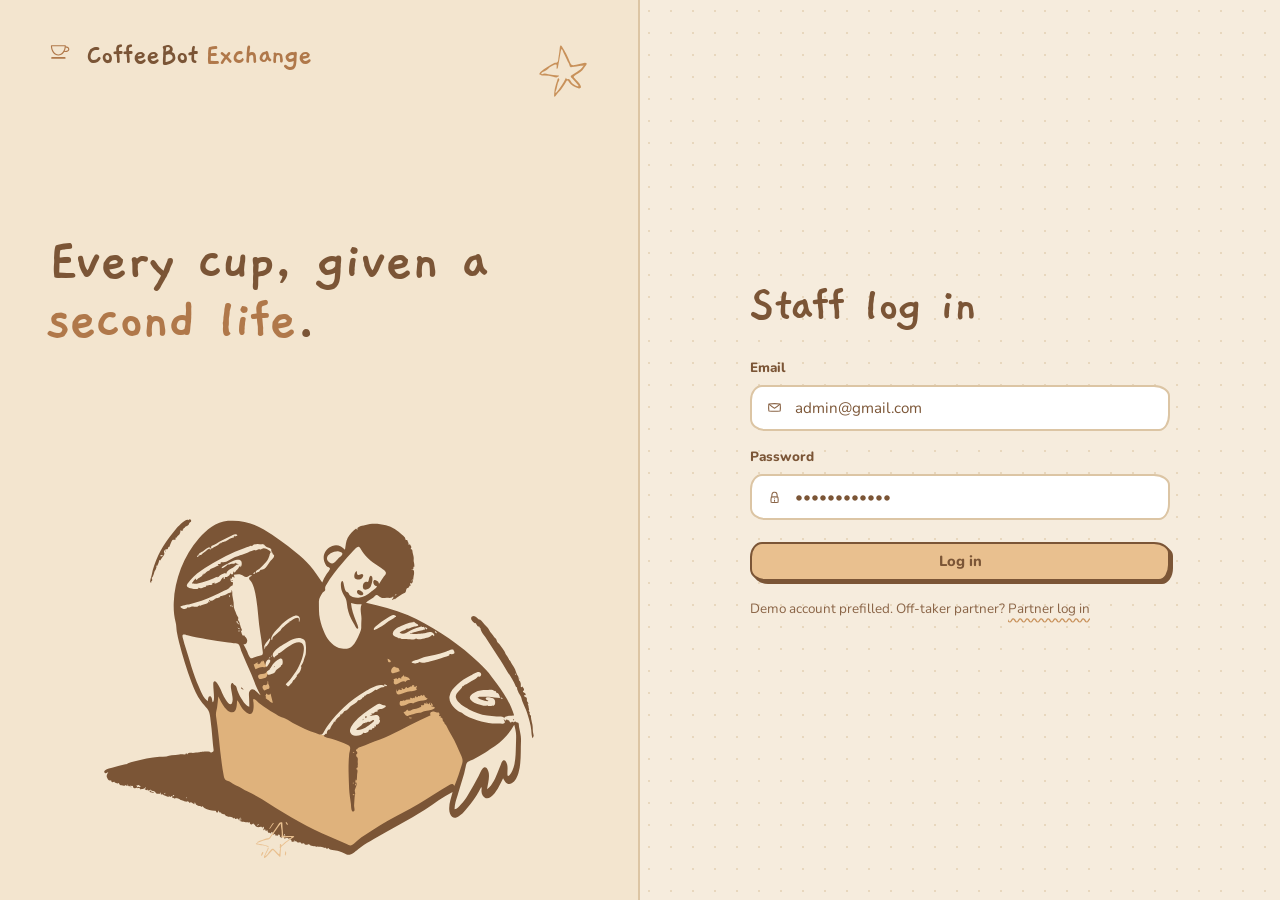
==== commit 25dd708d: "Restyle UI as a hand-drawn doodle notebook in light and medium browns - Beige dotted-paper backgroun" ====
--- a/admin/allocation.html
+++ b/admin/allocation.html
@@ -26,26 +26,24 @@
       <div class="kpi"><div class="num amber" id="sSupply">—</div><div class="lbl">7-day forecasted supply</div></div>
     </div>
 
-    <div class="layout-2-1">
-      <div class="card">
-        <div class="card-head">
-          <h2>Ranked recommendation</h2>
-        </div>
-        <div class="table-wrap">
-          <table class="data-table">
-            <thead>
-              <tr><th>#</th><th>Requester</th><th>Region</th><th class="num">Requested</th><th class="num">Allocate</th><th class="num">Score</th><th></th></tr>
-            </thead>
-            <tbody id="rankBody"></tbody>
-          </table>
-        </div>
+    <div class="card">
+      <div class="card-head">
+        <h2>Ranked recommendation</h2>
+        <span class="subtext">Scored on quantity, regularity and a clear use case</span>
       </div>
+      <div class="table-wrap">
+        <table class="data-table">
+          <thead>
+            <tr><th>#</th><th>Requester</th><th>Region</th><th class="num">Requested</th><th class="num">Allocate</th><th class="num">Score</th><th></th></tr>
+          </thead>
+          <tbody id="rankBody"></tbody>
+        </table>
+      </div>
+    </div>
 
-      <aside class="stack">
-        <div id="aiMount"></div>
-      </aside>
-    </div>
+    <div id="aiMount" class="section-gap"></div>
   </main>
+  <div id="footMount"></div>
 
   <script src="../assets/js/data.js"></script>
   <script src="../assets/js/app.js"></script>
@@ -55,6 +53,7 @@
     const session = CBUI.requireAuth("admin");
     if (session) {
       CBUI.mount("#navMount", CBUI.topbar({ role: "admin", activePage: "allocation.html" }));
+      CBUI.mount("#footMount", CBUI.footer({ role: "admin" }));
       document.getElementById("icCheck").innerHTML = CBUI.icon("check", "icon-sm");
 
       let result = CBAI.recommendAllocation();
@@ -76,7 +75,7 @@
               <td style="min-width:220px;"><strong>${d.customer}</strong><div class="subtext" style="font-size:.78rem;">${d.frequency} · ${d.useCase}</div></td>
               <td><span class="pill region">${CB.regionName(d.region)}</span></td>
               <td class="num">${d.volumeKg} kg</td>
-              <td class="num" style="font-weight:700;color:${d.fulfilled ? "var(--ok)" : "var(--caramel)"};">${d.recommendedKg} kg${d.fulfilled ? "" : "<br><span style='font-weight:500;font-size:.75rem;'>partial</span>"}</td>
+              <td class="num" style="font-weight:700;color:${d.fulfilled ? "var(--ok)" : "var(--warn)"};">${d.recommendedKg} kg${d.fulfilled ? "" : "<br><span style='font-weight:500;font-size:.75rem;'>partial</span>"}</td>
               <td class="num">${d.score}</td>
               <td><button class="btn-secondary btn-sm" data-approve="${d.id}">Approve</button></td>
             </tr>`).join("")
--- a/assets/css/style.css
+++ b/assets/css/style.css
@@ -1,273 +1,338 @@
 /* =========================================================
    CoffeeBot Exchange — shared design system
-   Dark chocolate surfaces, cream type and muted caramel accents.
-   High-contrast display serif (Gloock) for headings, Outfit for
-   everything else; rounded "bento" cards and pill controls.
+   Hand-drawn "doodle notebook" look: beige dotted paper, cream
+   cards with wobbly outlines, medium-brown ink and caramel
+   accents. Gaegu (handwritten) for headings, Nunito for text.
+   Doodles come from free libraries — see docs/image-credits.md.
    ========================================================= */
-@import url("https://fonts.googleapis.com/css2?family=Gloock&family=Outfit:wght@300;400;500;600;700&display=swap");
+@import url("https://fonts.googleapis.com/css2?family=Gaegu:wght@400;700&family=Nunito:wght@400;600;700;800&display=swap");
 
 :root{
-  --bg:        #251912;
-  --surface:   #312219;
-  --surface-2: #3b2a20;
-  --line:      #4a362a;
-  --cream:     #f2e6d4;
-  --muted:     #b29d89;
-  --caramel:   #b98149;
-  --caramel-2: #cb9358;
-
-  --ok:        #a3b48c;
-  --ok-bg:     rgba(163,180,140,.14);
-  --warn:      #d6a464;
-  --warn-bg:   rgba(214,164,100,.14);
-  --bad:       #d88a74;
-  --bad-bg:    rgba(216,138,116,.14);
+  --bg:        #f6ecdd;   /* beige paper */
+  --dot:       #e8d7bd;
+  --paper:     #fffaf1;   /* cards */
+  --sand:      #f3e5cf;
+  --latte:     #ead3b1;
+  --line:      #dcc5a4;   /* light brown rules */
+  --edge:      #b8946e;   /* card outlines */
+  --ink:       #7b5536;   /* medium coffee brown — main text */
+  --ink-soft:  #8a6446;   /* secondary text */
+  --caramel:   #c8915a;
+  --caramel-lt:#e9c08f;
+  --cinnamon:  #b0784a;
+
+  --ok:        #6f7a3e;
+  --ok-bg:     #ecebd2;
+  --warn:      #94652a;
+  --warn-bg:   #f8e5c4;
+  --bad:       #a4553a;
+  --bad-bg:    #f6ddd0;
 
   /* chart tokens */
-  --predicted: #5a4335;
-  --gridline:  #3d2c22;
-
-  --font-display:'Gloock',Georgia,'Times New Roman',serif;
-  --font-body:   'Outfit',-apple-system,"Segoe UI",Roboto,Arial,sans-serif;
-
-  --radius:    20px;
-  --radius-sm: 12px;
+  --predicted: #e6cfae;
+  --gridline:  #e6d5bb;
+
+  --font-display:'Gaegu','Comic Sans MS',cursive;
+  --font-body:   'Nunito',-apple-system,"Segoe UI",Roboto,Arial,sans-serif;
+
+  /* uneven corners read as hand-drawn */
+  --radius:    20px 26px 18px 24px / 24px 18px 26px 20px;
+  --radius-sm: 12px 16px 11px 15px / 15px 11px 16px 12px;
+  --shadow:    4px 5px 0 var(--latte);
 }
 
 *{box-sizing:border-box;}
 html,body{margin:0;padding:0;}
 body{
-  background:var(--bg);
-  color:var(--cream);
+  background-color:var(--bg);
+  background-image:radial-gradient(var(--dot) 1.2px, transparent 1.3px);
+  background-size:22px 22px;
+  color:var(--ink);
   font-family:var(--font-body);
   font-size:15px;
   line-height:1.55;
   min-height:100vh;
+  display:flex;flex-direction:column;
   -webkit-font-smoothing:antialiased;
 }
 a{color:inherit;text-decoration:none;}
 img,svg{display:block;}
 button{font-family:inherit;}
-code{font-size:.85em;background:var(--surface-2);padding:1px 6px;border-radius:6px;}
-::selection{background:var(--caramel);color:var(--bg);}
-
-.icon{width:18px;height:18px;flex:0 0 auto;}
-.icon-sm{width:15px;height:15px;}
+code{font-size:.85em;background:var(--sand);padding:1px 6px;border-radius:6px;}
+::selection{background:var(--caramel-lt);color:var(--ink);}
+
+.icon{width:20px;height:20px;flex:0 0 auto;}
+.icon-sm{width:17px;height:17px;}
+
+/* single-colour doodle marks, tinted with background-color */
+.mark{display:inline-block;background-color:var(--caramel);-webkit-mask:var(--m) center/contain no-repeat;mask:var(--m) center/contain no-repeat;pointer-events:none;}
+.doodle{display:block;max-width:100%;height:auto;pointer-events:none;user-select:none;}
 
 /* ---------- typography ---------- */
-h1,h2,h3{font-family:var(--font-display);font-weight:400;color:var(--cream);margin:0;letter-spacing:-.005em;}
-h1{font-size:2.9rem;line-height:1.05;}
-h2{font-size:1.45rem;line-height:1.2;}
-h3{font-size:1.15rem;line-height:1.25;}
-.kicker{font-size:.7rem;font-weight:600;letter-spacing:.16em;text-transform:uppercase;color:var(--caramel);}
-.subtext{color:var(--muted);font-size:.9rem;margin:0;}
+h1,h2,h3{font-family:var(--font-display);font-weight:700;color:var(--ink);margin:0;line-height:1.05;}
+h1,h2,h3,.brand,.footer-brand,.kpi .num,.ai-stat-num,.ai-headline,.ledger .num,.ai-empty strong{letter-spacing:-.03em;}
+h1{font-size:3.1rem;}
+h2{font-size:1.75rem;}
+h3{font-size:1.35rem;}
+.kicker{font-size:.74rem;font-weight:800;letter-spacing:.08em;text-transform:uppercase;color:var(--cinnamon);}
+.subtext{color:var(--ink-soft);font-size:.9rem;margin:0;}
 
 /* ---------- top nav ---------- */
-.topbar{
-  position:sticky;top:0;z-index:30;background:rgba(37,25,18,.92);
-  backdrop-filter:blur(10px);-webkit-backdrop-filter:blur(10px);border-bottom:1px solid var(--line);
-}
+.topbar{position:sticky;top:0;z-index:30;background:rgba(255,250,241,.94);border-bottom:2px solid var(--line);backdrop-filter:blur(6px);-webkit-backdrop-filter:blur(6px);}
 .topbar-inner{
-  max-width:1240px;margin:0 auto;padding:16px 32px;
-  display:grid;grid-template-columns:auto 1fr auto;align-items:center;gap:32px;
-}
-.nav-links{display:flex;justify-content:center;gap:24px;flex-wrap:nowrap;}
+  max-width:1240px;margin:0 auto;padding:12px 32px;
+  display:grid;grid-template-columns:auto 1fr auto;align-items:center;gap:28px;
+}
+.nav-links{display:flex;justify-content:center;gap:6px;flex-wrap:nowrap;}
 .nav-links a{
-  font-size:.72rem;font-weight:500;letter-spacing:.14em;text-transform:uppercase;color:var(--muted);white-space:nowrap;
-  padding:4px 0;border-bottom:1px solid transparent;transition:color .15s,border-color .15s;
-}
-.nav-links a:hover{color:var(--cream);}
-.nav-links a.active{color:var(--cream);border-bottom-color:var(--caramel);}
-.brand{order:-1;font-family:var(--font-display);font-size:1.55rem;line-height:1;color:var(--cream);letter-spacing:.01em;}
-.brand em{font-style:normal;color:var(--caramel);}
-.nav-right{display:flex;align-items:center;justify-content:flex-end;gap:16px;}
-.nav-user{font-size:.72rem;font-weight:500;letter-spacing:.12em;text-transform:uppercase;color:var(--muted);}
+  font-weight:700;font-size:.92rem;color:var(--ink-soft);white-space:nowrap;
+  padding:6px 14px;border-radius:var(--radius-sm);transition:background .15s,color .15s;
+}
+.nav-links a:hover{color:var(--ink);background:var(--sand);}
+.nav-links a.active{color:var(--ink);background:var(--latte);}
+.brand{order:-1;display:inline-flex;align-items:center;gap:8px;font-family:var(--font-display);font-weight:700;font-size:1.9rem;line-height:1;color:var(--ink);}
+.brand em{font-style:normal;color:var(--cinnamon);}
+.brand .icon{width:30px;height:30px;color:var(--cinnamon);}
+.nav-right{display:flex;align-items:center;justify-content:flex-end;gap:14px;}
+.nav-user{display:inline-flex;align-items:center;gap:6px;font-weight:700;font-size:.88rem;color:var(--ink-soft);}
 
 /* ---------- layout ---------- */
-.main{max-width:1240px;margin:0 auto;padding:40px 32px 72px;}
-.page-head{display:flex;align-items:flex-end;justify-content:space-between;gap:24px;flex-wrap:wrap;margin-bottom:28px;}
+.main{flex:1 0 auto;width:100%;max-width:1240px;margin:0 auto;padding:40px 32px 64px;}
+.page-head{display:flex;align-items:flex-end;justify-content:space-between;gap:24px;flex-wrap:wrap;margin-bottom:30px;}
+.page-head h1{position:relative;display:inline-block;padding-bottom:10px;}
+.page-head h1::after{
+  content:"";position:absolute;left:0;bottom:-4px;width:min(220px,90%);height:14px;
+  background:var(--caramel);-webkit-mask:url("../doodles/marks/underline.svg") left center/100% 100% no-repeat;mask:url("../doodles/marks/underline.svg") left center/100% 100% no-repeat;
+}
 .head-actions{display:flex;gap:10px;flex-wrap:wrap;align-items:center;}
-.layout-2-1{display:grid;grid-template-columns:minmax(0,2fr) minmax(0,1fr);gap:18px;align-items:start;}
-.layout-1-1{display:grid;grid-template-columns:minmax(0,1fr) minmax(0,1fr);gap:18px;align-items:start;}
-.stack{display:flex;flex-direction:column;gap:18px;min-width:0;}
-.section-gap{margin-top:18px;}
+.layout-2-1{display:grid;grid-template-columns:minmax(0,2fr) minmax(0,1fr);gap:22px;align-items:start;}
+.layout-1-1{display:grid;grid-template-columns:minmax(0,1fr) minmax(0,1fr);gap:22px;align-items:start;}
+.layout-1-1.even{align-items:stretch;}
+.stack{display:flex;flex-direction:column;gap:22px;min-width:0;}
+.section-gap{margin-top:22px;}
 
 /* ---------- cards ---------- */
-.card{background:var(--surface);border:1px solid var(--line);border-radius:var(--radius);padding:24px 26px;min-width:0;}
-.card-head{display:flex;align-items:baseline;justify-content:space-between;gap:12px;margin-bottom:16px;}
-.card-head .subtext{font-size:.8rem;}
+.card{background:var(--paper);border:2px solid var(--edge);border-radius:var(--radius);box-shadow:var(--shadow);padding:22px 24px;min-width:0;}
+.card-head{display:flex;align-items:baseline;justify-content:space-between;gap:12px;margin-bottom:14px;}
+.card-head .subtext{font-size:.84rem;}
+.card-doodle{display:flex;align-items:flex-end;justify-content:center;margin-top:12px;}
+.card-doodle .doodle{width:min(220px,80%);}
 .table-wrap{overflow-x:auto;}
 
-/* ---------- KPI bento ---------- */
-.kpis{display:grid;grid-template-columns:repeat(auto-fit,minmax(170px,1fr));gap:14px;margin-bottom:18px;}
-.kpi{background:var(--surface);border:1px solid var(--line);border-radius:var(--radius);padding:20px 22px;}
-.kpi .num{font-family:var(--font-display);font-size:2.3rem;line-height:1;color:var(--cream);}
+/* ---------- KPI tiles ---------- */
+.kpis{display:grid;grid-template-columns:repeat(auto-fit,minmax(180px,1fr));gap:16px;margin-bottom:24px;}
+.kpi{position:relative;background:var(--paper);border:2px solid var(--edge);border-radius:var(--radius);box-shadow:var(--shadow);padding:18px 22px 16px;overflow:hidden;}
+.kpi::after{
+  content:"";position:absolute;right:12px;top:10px;width:30px;height:30px;opacity:.75;
+  background:var(--caramel-lt);-webkit-mask:var(--kpi-mark) center/contain no-repeat;mask:var(--kpi-mark) center/contain no-repeat;
+}
+.kpi:nth-child(4n+1){--kpi-mark:url("../doodles/marks/star.svg");}
+.kpi:nth-child(4n+2){--kpi-mark:url("../doodles/marks/sparkle.svg");}
+.kpi:nth-child(4n+3){--kpi-mark:url("../doodles/marks/sun.svg");}
+.kpi:nth-child(4n+4){--kpi-mark:url("../doodles/marks/flower.svg");}
+.kpi .num{font-family:var(--font-display);font-weight:700;font-size:2.5rem;line-height:1;color:var(--ink);}
 .kpi .num.green{color:var(--ok);}
-.kpi .num.amber{color:var(--caramel-2);}
-.kpi .lbl{font-size:.7rem;font-weight:500;letter-spacing:.12em;text-transform:uppercase;color:var(--muted);margin-top:10px;}
+.kpi .num.amber{color:var(--cinnamon);}
+.kpi .lbl{font-size:.8rem;font-weight:700;color:var(--ink-soft);margin-top:8px;}
 
 /* ---------- forms ---------- */
-.field{display:flex;flex-direction:column;gap:7px;margin-bottom:16px;}
-.field label{font-size:.7rem;font-weight:500;letter-spacing:.12em;text-transform:uppercase;color:var(--muted);}
-.field .hint{font-size:.8rem;color:var(--muted);}
+.field{display:flex;flex-direction:column;gap:6px;margin-bottom:16px;}
+.field label{font-size:.84rem;font-weight:800;color:var(--ink);}
+.field .hint{font-size:.82rem;color:var(--ink-soft);}
 .input-box{
-  display:flex;align-items:center;gap:10px;width:100%;color:var(--muted);
-  border:1px solid var(--line);border-radius:999px;padding:11px 18px;background:var(--bg);
-}
-.input-box:focus-within{border-color:var(--caramel);box-shadow:0 0 0 3px rgba(185,129,73,.2);}
-.input-box input,.input-box select{border:none;outline:none;background:none;font-size:.94rem;width:100%;color:var(--cream);font-family:inherit;color-scheme:dark;}
-.input-box select option{background:var(--surface);color:var(--cream);}
-.input-box input::placeholder,textarea.ta::placeholder{color:#7d6a5b;}
+  display:flex;align-items:center;gap:10px;width:100%;color:var(--ink-soft);
+  border:2px solid var(--line);border-radius:var(--radius-sm);padding:10px 14px;background:#fff;
+}
+.input-box:focus-within{border-color:var(--caramel);box-shadow:0 0 0 3px rgba(200,145,90,.22);}
+.input-box input,.input-box select{border:none;outline:none;background:none;font-size:.95rem;width:100%;color:var(--ink);font-family:inherit;}
+.input-box input::placeholder,textarea.ta::placeholder{color:#b49a7e;}
 textarea.ta{
-  border:1px solid var(--line);border-radius:var(--radius-sm);padding:12px 18px;font-size:.94rem;background:var(--bg);
-  width:100%;font-family:inherit;resize:vertical;min-height:84px;color:var(--cream);
-}
-textarea.ta:focus{outline:none;border-color:var(--caramel);box-shadow:0 0 0 3px rgba(185,129,73,.2);}
+  border:2px solid var(--line);border-radius:var(--radius-sm);padding:10px 14px;font-size:.95rem;background:#fff;
+  width:100%;font-family:inherit;resize:vertical;min-height:84px;color:var(--ink);
+}
+textarea.ta:focus{outline:none;border-color:var(--caramel);box-shadow:0 0 0 3px rgba(200,145,90,.22);}
 .form-row{display:grid;grid-template-columns:1fr 1fr;gap:14px;}
 
 /* ---------- buttons ---------- */
 .btn-primary,.btn-secondary,.btn-danger{
   display:inline-flex;align-items:center;justify-content:center;gap:8px;cursor:pointer;white-space:nowrap;
-  border-radius:999px;padding:11px 22px;font-size:.72rem;font-weight:600;letter-spacing:.12em;text-transform:uppercase;
-  transition:background .15s,color .15s,border-color .15s;
-}
-.btn-primary{background:var(--caramel);color:var(--bg);border:1px solid var(--caramel);}
-.btn-primary:hover{background:var(--caramel-2);border-color:var(--caramel-2);}
-.btn-primary:disabled{opacity:.6;cursor:progress;}
-.btn-secondary{background:transparent;color:var(--cream);border:1px solid var(--line);}
-.btn-secondary:hover{border-color:var(--cream);}
-.btn-danger{background:transparent;color:var(--bad);border:1px solid var(--bad-bg);}
+  border-radius:var(--radius-sm);padding:9px 20px;font-size:.92rem;font-weight:800;line-height:1.2;
+  border:2px solid var(--ink);color:var(--ink);transition:transform .12s,box-shadow .12s,background .15s;
+}
+.btn-primary{background:var(--caramel-lt);box-shadow:3px 3px 0 var(--ink);}
+.btn-primary:hover{background:#efcb9e;transform:translate(-1px,-1px);box-shadow:4px 4px 0 var(--ink);}
+.btn-primary:active{transform:translate(2px,2px);box-shadow:1px 1px 0 var(--ink);}
+.btn-primary:disabled{opacity:.65;cursor:progress;transform:none;}
+.btn-secondary{background:var(--paper);border-color:var(--edge);box-shadow:3px 3px 0 var(--latte);}
+.btn-secondary:hover{border-color:var(--ink);transform:translate(-1px,-1px);}
+.btn-danger{background:var(--paper);color:var(--bad);border-color:var(--bad);}
 .btn-danger:hover{background:var(--bad-bg);}
-.btn-sm{padding:7px 14px;font-size:.66rem;}
+.btn-sm{padding:5px 13px;font-size:.82rem;}
 .full{width:100%;}
-.link{text-decoration:underline;text-underline-offset:3px;text-decoration-color:var(--caramel);}
+.link{text-decoration:underline;text-decoration-style:wavy;text-underline-offset:4px;text-decoration-color:var(--caramel);}
 
 /* ---------- pills ---------- */
 .pill{
   display:inline-flex;align-items:center;gap:5px;white-space:nowrap;
-  font-size:.64rem;font-weight:600;letter-spacing:.1em;text-transform:uppercase;padding:3px 10px;border-radius:999px;
+  font-size:.74rem;font-weight:800;padding:2px 10px;border-radius:999px;border:1.5px solid currentColor;
 }
 .pill.pending{background:var(--warn-bg);color:var(--warn);}
 .pill.accepted{background:var(--ok-bg);color:var(--ok);}
 .pill.declined{background:var(--bad-bg);color:var(--bad);}
-.pill.region{background:transparent;color:var(--muted);border:1px solid var(--line);}
-.legend{display:flex;gap:16px;flex-wrap:wrap;margin-top:12px;font-size:.8rem;color:var(--muted);}
+.pill.region{background:var(--sand);color:var(--ink-soft);border-color:var(--line);}
+.legend{display:flex;gap:16px;flex-wrap:wrap;margin-top:12px;font-size:.84rem;font-weight:600;color:var(--ink-soft);}
 .legend span{display:inline-flex;align-items:center;gap:6px;}
-.legend i{width:9px;height:9px;border-radius:50%;display:inline-block;}
+.legend i{width:12px;height:12px;border-radius:4px;display:inline-block;border:1.5px solid var(--ink);}
 
 /* ---------- lists / rows ---------- */
-.row-list .row{display:flex;align-items:center;justify-content:space-between;gap:16px;padding:14px 0;border-top:1px solid var(--line);}
+.row-list .row{display:flex;align-items:center;justify-content:space-between;gap:16px;padding:13px 0;border-top:2px dashed var(--line);}
 .row-list .row:first-child{border-top:none;padding-top:0;}
 .row-main{display:flex;flex-direction:column;gap:2px;min-width:0;}
-.row-main .title{font-weight:500;font-size:.95rem;}
-.row-main .meta{font-size:.82rem;color:var(--muted);}
+.row-main .title{font-weight:800;font-size:.97rem;}
+.row-main .meta{font-size:.85rem;color:var(--ink-soft);}
 .row-actions{display:flex;gap:8px;align-items:center;flex-shrink:0;}
 .feedback-bar{
-  display:flex;align-items:center;gap:8px;background:var(--ok-bg);color:var(--ok);
-  font-size:.86rem;font-weight:500;padding:10px 18px;border-radius:999px;margin-bottom:18px;
+  display:flex;align-items:center;gap:8px;background:var(--ok-bg);color:var(--ok);border:2px solid currentColor;
+  font-size:.9rem;font-weight:700;padding:9px 16px;border-radius:var(--radius-sm);margin-bottom:20px;
 }
 
 /* ---------- tables ---------- */
 table.data-table{width:100%;border-collapse:collapse;}
 table.data-table th{
-  text-align:left;font-size:.66rem;font-weight:500;text-transform:uppercase;letter-spacing:.12em;white-space:nowrap;
-  color:var(--muted);padding:0 12px 10px;border-bottom:1px solid var(--line);
-}
-table.data-table td{padding:13px 12px;font-size:.9rem;border-bottom:1px solid var(--line);}
+  text-align:left;font-family:var(--font-display);font-size:1.12rem;font-weight:700;white-space:nowrap;
+  color:var(--ink-soft);padding:0 12px 8px;border-bottom:2px solid var(--line);
+}
+table.data-table td{padding:12px;font-size:.92rem;border-bottom:2px dashed var(--line);vertical-align:top;}
 table.data-table tr:last-child td{border-bottom:none;}
 table.data-table td.num,table.data-table th.num{text-align:right;font-variant-numeric:tabular-nums;}
 
 /* ---------- region bars ---------- */
 .bar-row{margin-bottom:14px;}
-.bar-row .flex-between{margin-bottom:6px;font-size:.88rem;}
-.bar-track{background:var(--surface-2);border-radius:999px;height:6px;overflow:hidden;}
-.bar-fill{background:var(--caramel);height:100%;border-radius:999px;}
+.bar-row:last-child{margin-bottom:0;}
+.bar-row .flex-between{margin-bottom:6px;font-size:.9rem;}
+.bar-track{background:var(--sand);border:1.5px solid var(--line);border-radius:999px;height:12px;overflow:hidden;}
+.bar-fill{background:var(--caramel);height:100%;border-radius:999px;border-right:1.5px solid var(--ink);}
+
+/* ---------- charts ---------- */
+.chart-label{font-family:var(--font-body);font-size:12px;font-weight:600;fill:var(--ink-soft);}
 
 /* ---------- misc ---------- */
-.empty-note{color:var(--muted);font-size:.9rem;padding:10px 0;}
-.divider-line{border-top:1px solid var(--line);margin:20px 0;}
+.empty-note{color:var(--ink-soft);font-size:.92rem;padding:10px 0;}
+.divider-line{border-top:2px dashed var(--line);margin:20px 0;}
 .flex-between{display:flex;align-items:center;justify-content:space-between;gap:12px;}
 .toast{
-  position:fixed;bottom:24px;right:24px;background:var(--cream);color:var(--bg);z-index:999;max-width:340px;
-  padding:12px 20px;border-radius:999px;font-size:.88rem;font-weight:500;
+  position:fixed;bottom:24px;right:24px;background:var(--paper);color:var(--ink);z-index:999;max-width:340px;
+  border:2px solid var(--ink);box-shadow:3px 3px 0 var(--ink);
+  padding:10px 18px;border-radius:var(--radius-sm);font-size:.92rem;font-weight:700;
 }
 
 /* ---------- AI panel (Gemini + EcoLogits) ---------- */
-.ai-card{background:var(--surface-2);border:1px solid var(--line);border-radius:var(--radius);padding:26px 28px;}
-.ai-card-head{display:flex;align-items:center;justify-content:space-between;gap:16px;flex-wrap:wrap;margin-bottom:20px;}
-.ai-card-head h2{font-size:1.6rem;margin-top:4px;}
-.ai-empty{border:1px dashed var(--line);border-radius:var(--radius-sm);padding:18px 20px;color:var(--muted);font-size:.9rem;}
-.ai-headline{font-family:var(--font-display);font-size:1.4rem;line-height:1.3;margin:0 0 18px;}
-.ai-stats{display:grid;grid-template-columns:repeat(auto-fit,minmax(150px,1fr));gap:10px;margin-bottom:22px;}
-.ai-stat{background:var(--surface);border:1px solid var(--line);border-radius:var(--radius-sm);padding:14px 16px;}
-.ai-stat-lbl{font-size:.64rem;font-weight:500;letter-spacing:.12em;text-transform:uppercase;color:var(--muted);}
-.ai-stat-num{font-family:var(--font-display);font-size:1.6rem;line-height:1.15;margin:6px 0 4px;color:var(--cream);}
+/* Always a full-width band so a generated result spreads sideways
+   instead of growing into a tall column. */
+.ai-card{position:relative;background:var(--sand);border:2px dashed var(--caramel);border-radius:var(--radius);padding:24px 28px;}
+.ai-card-head{display:flex;align-items:center;justify-content:space-between;gap:16px;flex-wrap:wrap;margin-bottom:18px;}
+.ai-card-head h2{font-size:2rem;margin-top:2px;display:flex;align-items:center;gap:8px;}
+.ai-card-head h2 .mark{width:30px;height:30px;}
+.ai-empty{display:flex;align-items:center;gap:22px;border:2px dashed var(--line);border-radius:var(--radius-sm);padding:14px 20px;background:var(--paper);}
+.ai-empty .doodle{width:110px;flex:0 0 auto;}
+.ai-empty p{margin:0;color:var(--ink-soft);font-size:.95rem;}
+.ai-empty strong{display:block;font-family:var(--font-display);font-size:1.45rem;color:var(--ink);}
+.ai-headline{font-family:var(--font-display);font-weight:700;font-size:1.65rem;line-height:1.2;margin:0 0 16px;}
+.ai-stats{display:grid;grid-template-columns:repeat(4,minmax(0,1fr));gap:12px;margin-bottom:20px;}
+.ai-stat{background:var(--paper);border:2px solid var(--edge);border-radius:var(--radius-sm);padding:12px 14px;}
+.ai-stat-lbl{font-size:.78rem;font-weight:800;color:var(--ink-soft);}
+.ai-stat-num{font-family:var(--font-display);font-weight:700;font-size:1.8rem;line-height:1.1;margin:4px 0 2px;color:var(--ink);}
 .ai-stat.good .ai-stat-num{color:var(--ok);}
-.ai-stat.watch .ai-stat-num{color:var(--caramel-2);}
-.ai-stat-note{font-size:.8rem;color:var(--muted);line-height:1.45;}
-.ai-columns{display:grid;grid-template-columns:repeat(auto-fit,minmax(240px,1fr));gap:8px 28px;}
-.ai-columns h4{font-size:.66rem;font-weight:500;letter-spacing:.14em;text-transform:uppercase;color:var(--caramel);margin:0 0 6px;}
+.ai-stat.watch .ai-stat-num{color:var(--cinnamon);}
+.ai-stat-note{font-size:.82rem;color:var(--ink-soft);line-height:1.4;}
+.ai-columns{display:grid;grid-template-columns:repeat(2,minmax(0,1fr));gap:8px 32px;}
+.ai-columns h4{font-family:var(--font-display);font-size:1.3rem;font-weight:700;color:var(--cinnamon);margin:0 0 4px;}
 .ai-list{margin:0;padding:0;list-style:none;counter-reset:ai;}
-.ai-list li{position:relative;padding:9px 0 9px 28px;font-size:.9rem;border-top:1px solid var(--line);}
+.ai-list li{position:relative;padding:8px 0 8px 30px;font-size:.92rem;border-top:2px dashed var(--line);}
 .ai-list li:first-child{border-top:none;}
 .ai-list li::before{
-  counter-increment:ai;content:counter(ai);position:absolute;left:0;top:10px;
-  width:19px;height:19px;border-radius:50%;border:1px solid var(--caramel);color:var(--caramel);
-  font-size:.64rem;font-weight:600;display:flex;align-items:center;justify-content:center;
+  counter-increment:ai;content:counter(ai);position:absolute;left:0;top:8px;
+  width:21px;height:21px;border-radius:50%;border:1.5px solid var(--ink);background:var(--caramel-lt);color:var(--ink);
+  font-size:.72rem;font-weight:800;display:flex;align-items:center;justify-content:center;
 }
 .ai-foot{
   display:flex;align-items:center;justify-content:space-between;gap:10px;flex-wrap:wrap;
-  margin-top:18px;padding-top:14px;border-top:1px solid var(--line);font-size:.78rem;color:var(--muted);
-}
-.eco-line{display:inline-flex;align-items:center;gap:6px;color:var(--ok);}
+  margin-top:16px;padding-top:12px;border-top:2px dashed var(--line);font-size:.82rem;color:var(--ink-soft);
+}
+.eco-line{display:inline-flex;align-items:center;gap:6px;color:var(--ok);font-weight:700;}
 .ai-foot a{text-decoration:underline;text-underline-offset:2px;}
-.ai-fallback{border:1px solid rgba(185,129,73,.5);background:rgba(185,129,73,.1);border-radius:var(--radius-sm);padding:12px 16px;margin-bottom:18px;}
-.ai-fallback strong{color:var(--caramel-2);font-size:.9rem;font-weight:600;}
-.ai-fallback p{margin:4px 0 0;font-size:.84rem;color:var(--muted);}
-.ai-loading{height:2px;background:var(--line);border-radius:2px;overflow:hidden;position:relative;margin:8px 0 12px;}
+.ai-fallback{border:2px solid var(--caramel);background:var(--warn-bg);border-radius:var(--radius-sm);padding:10px 16px;margin-bottom:16px;}
+.ai-fallback strong{color:var(--warn);font-size:.95rem;}
+.ai-fallback p{margin:2px 0 0;font-size:.86rem;color:var(--ink-soft);}
+.ai-loading{height:6px;background:var(--paper);border:1.5px solid var(--line);border-radius:6px;overflow:hidden;position:relative;margin:8px 0 12px;}
 .ai-loading::after{content:"";position:absolute;inset:0;width:35%;background:var(--caramel);animation:ai-progress 1.1s ease-in-out infinite;}
-.ai-loading-note{font-size:.88rem;color:var(--muted);}
+.ai-loading-note{font-size:.92rem;color:var(--ink-soft);}
 @keyframes ai-progress{from{transform:translateX(-100%);}to{transform:translateX(300%);}}
 
 /* ---------- Green AI ledger ---------- */
-.ledger{display:grid;grid-template-columns:1fr 1fr;gap:10px;margin:14px 0 12px;}
-.ledger > div{background:var(--surface-2);border-radius:var(--radius-sm);padding:12px 14px;}
-.ledger .num{font-family:var(--font-display);font-size:1.4rem;line-height:1.1;}
-.ledger .lbl{font-size:.64rem;font-weight:500;letter-spacing:.12em;text-transform:uppercase;color:var(--muted);margin-top:4px;}
+.ledger{display:grid;grid-template-columns:1fr 1fr;gap:10px;margin:12px 0;}
+.ledger > div{background:var(--sand);border:1.5px solid var(--line);border-radius:var(--radius-sm);padding:10px 12px;}
+.ledger .num{font-family:var(--font-display);font-weight:700;font-size:1.55rem;line-height:1.1;}
+.ledger .lbl{font-size:.76rem;font-weight:700;color:var(--ink-soft);margin-top:2px;}
+
+/* ---------- footer ---------- */
+.site-footer{flex-shrink:0;margin-top:24px;background:var(--paper);border-top:2px solid var(--line);position:relative;}
+.site-footer::before{
+  content:"";position:absolute;left:0;right:0;top:-14px;height:14px;
+  background:var(--line);-webkit-mask:url("../doodles/marks/waves.svg") left bottom/120px 14px repeat-x;mask:url("../doodles/marks/waves.svg") left bottom/120px 14px repeat-x;
+}
+.footer-inner{max-width:1240px;margin:0 auto;padding:28px 32px 26px;display:grid;grid-template-columns:auto 1fr auto;gap:32px;align-items:center;}
+.footer-inner .doodle{width:150px;}
+.footer-brand{font-family:var(--font-display);font-weight:700;font-size:1.7rem;line-height:1.1;}
+.footer-brand em{font-style:normal;color:var(--cinnamon);}
+.footer-copy p{margin:6px 0 0;color:var(--ink-soft);font-size:.9rem;max-width:520px;}
+.footer-links{display:flex;flex-direction:column;gap:6px;font-weight:700;font-size:.9rem;}
+.footer-links a:hover{color:var(--cinnamon);}
+.footer-credits{max-width:1240px;margin:0 auto;padding:12px 32px 20px;border-top:2px dashed var(--line);font-size:.78rem;color:var(--ink-soft);}
+.footer-credits a{text-decoration:underline;text-underline-offset:2px;}
 
 /* ---------- auth screens ---------- */
-.auth-shell{display:grid;grid-template-columns:1fr 1fr;min-height:100vh;}
+.auth-shell{display:grid;grid-template-columns:1fr 1fr;min-height:100vh;flex:1 0 auto;}
 .auth-art{
-  background:var(--surface);border-right:1px solid var(--line);
-  display:flex;flex-direction:column;justify-content:space-between;padding:44px 48px;
-}
-.auth-art .brand{justify-self:auto;}
-.auth-art h2{font-size:clamp(2.6rem,4.6vw,4.2rem);line-height:1.02;max-width:520px;}
-.auth-art h2 em{font-style:normal;color:var(--caramel);}
+  position:relative;background:var(--sand);border-right:2px solid var(--line);
+  display:flex;flex-direction:column;justify-content:space-between;gap:24px;padding:40px 48px;overflow:hidden;
+}
+.auth-art h2{font-size:clamp(2.6rem,4.6vw,4rem);line-height:1;max-width:520px;}
+.auth-art h2 em{font-style:normal;color:var(--cinnamon);}
+.auth-art .doodle{width:min(440px,90%);align-self:center;}
+.auth-art .mark.a{position:absolute;right:48px;top:44px;width:54px;height:54px;}
+.auth-art .mark.b{position:absolute;left:40%;bottom:40px;width:40px;height:40px;background-color:var(--caramel-lt);}
 .auth-panel{display:flex;align-items:center;justify-content:center;padding:40px 24px;}
-.login-card{width:100%;max-width:400px;}
-.login-card h1{margin-bottom:28px;}
+.login-card{width:100%;max-width:420px;}
+.login-card h1{margin-bottom:26px;}
 
 /* ---------- responsive ---------- */
 @media(max-width:1100px){
   .layout-2-1{grid-template-columns:1fr;}
-  .topbar-inner{grid-template-columns:1fr auto;gap:12px 20px;}
+  .topbar-inner{grid-template-columns:1fr auto;gap:10px 20px;}
   .nav-links{order:3;grid-column:1 / -1;justify-content:flex-start;overflow-x:auto;padding-bottom:2px;}
+  .ai-stats{grid-template-columns:repeat(2,minmax(0,1fr));}
 }
 @media(max-width:900px){
-  .topbar-inner{padding:12px 16px;gap:10px;}
+  .topbar-inner{padding:10px 16px;}
   .nav-user{display:none;}
   .main{padding:28px 16px 48px;}
   .layout-1-1{grid-template-columns:1fr;}
   .auth-shell{grid-template-columns:1fr;}
-  .auth-art{padding:28px 20px;gap:28px;border-right:none;border-bottom:1px solid var(--line);}
-  h1{font-size:2.3rem;}
+  .auth-art{padding:28px 20px;border-right:none;border-bottom:2px solid var(--line);}
+  .auth-art .doodle{width:min(260px,70%);}
+  .footer-inner{grid-template-columns:1fr;gap:16px;padding:24px 16px;}
+  .footer-inner .doodle{width:110px;}
+  .footer-credits{padding:12px 16px 18px;}
+  h1{font-size:2.5rem;}
 }
 @media(max-width:560px){
   .form-row{grid-template-columns:1fr;}
-  .card,.ai-card{padding:20px 18px;}
+  .card,.ai-card{padding:18px 16px;}
   .row-list .row{flex-wrap:wrap;}
-  .kpis{grid-template-columns:1fr 1fr;}
-  .kpi{padding:16px;}
-  .kpi .num{font-size:1.7rem;white-space:nowrap;}
-}
+  .kpis{grid-template-columns:1fr 1fr;gap:12px;}
+  .kpi{padding:14px;}
+  .kpi .num{font-size:1.9rem;white-space:nowrap;}
+  .ai-columns{grid-template-columns:1fr;}
+  .ai-empty{flex-direction:column;align-items:flex-start;}
+}
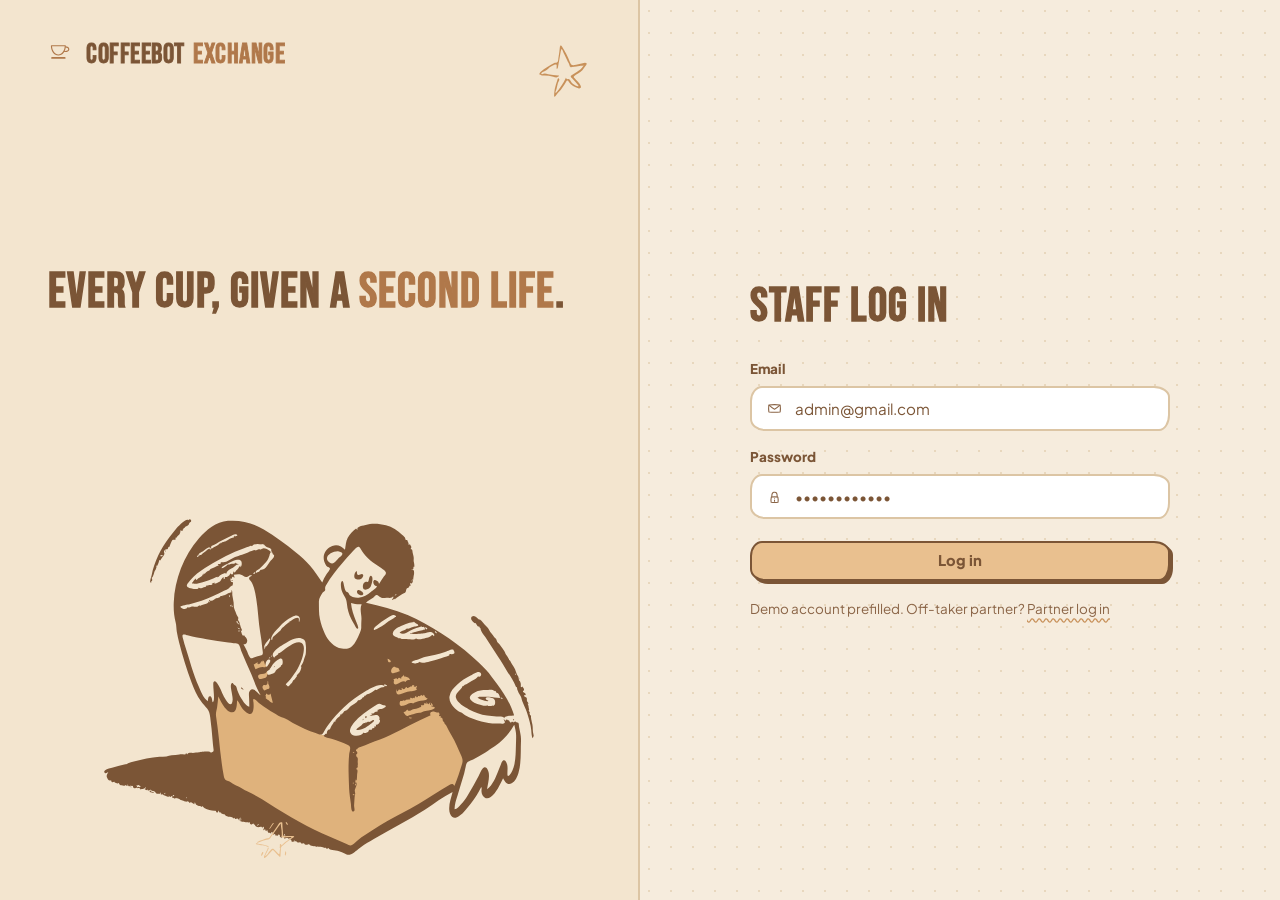
==== commit b204cfdb: "Restyle headings, simplify alerts and AI panel, share the AI footprint ledger - Headings use Bebas N" ====
--- a/admin/allocation.html
+++ b/admin/allocation.html
@@ -21,9 +21,9 @@
     <div id="feedbackBar" style="display:none;"></div>
 
     <div class="kpis">
-      <div class="kpi"><div class="num" id="sPending">—</div><div class="lbl">Pending requests scored</div></div>
-      <div class="kpi"><div class="num green" id="sFulfilled">—</div><div class="lbl">Fully fulfillable this week</div></div>
-      <div class="kpi"><div class="num amber" id="sSupply">—</div><div class="lbl">7-day forecasted supply</div></div>
+      <div class="kpi act"><div class="num" id="sPending">—</div><div class="lbl">Pending requests scored</div></div>
+      <div class="kpi act"><div class="num" id="sFulfilled">—</div><div class="lbl">Fully fulfillable this week</div></div>
+      <div class="kpi"><div class="num" id="sSupply">—</div><div class="lbl">Dry-ready supply this week (weather-adjusted)</div></div>
     </div>
 
     <div class="card">
@@ -48,10 +48,12 @@
   <script src="../assets/js/data.js"></script>
   <script src="../assets/js/app.js"></script>
   <script src="../assets/js/config.js"></script>
+  <script src="../assets/js/weather.js"></script>
   <script src="../assets/js/ai.js"></script>
+  <script src="../assets/js/alerts.js"></script>
   <script>
     const session = CBUI.requireAuth("admin");
-    if (session) {
+    if (session) CB.ready().then(() => {
       CBUI.mount("#navMount", CBUI.topbar({ role: "admin", activePage: "allocation.html" }));
       CBUI.mount("#footMount", CBUI.footer({ role: "admin" }));
       document.getElementById("icCheck").innerHTML = CBUI.icon("check", "icon-sm");
@@ -66,7 +68,7 @@
         document.getElementById("sFulfilled").textContent = decisions.filter((d) => d.fulfilled).length;
         const totalSupply = Object.values(remainingSupply).reduce((a, b) => a + b, 0) +
           decisions.reduce((a, d) => a + d.recommendedKg, 0);
-        document.getElementById("sSupply").textContent = totalSupply.toFixed(1) + " kg";
+        document.getElementById("sSupply").textContent = totalSupply.toFixed(totalSupply < 1 ? 2 : 1) + " kg";
 
         document.getElementById("rankBody").innerHTML = decisions.length
           ? decisions.map((d, i) => `
@@ -95,27 +97,26 @@
       }
 
       function approveOne(id, customer) {
-        CB.setState((s) => {
-          const req = s.requests.find((r) => r.id === id);
-          if (req) req.status = "accepted";
-        });
-        showFeedback(`Allocation approved for ${customer}.`);
-        render();
+        CB.setRequestStatus([id], "accepted").then(() => {
+          showFeedback(`Allocation approved for ${customer}.`);
+          render();
+        }).catch((err) => CBUI.toast("Couldn't approve: " + err.message));
       }
 
       document.getElementById("approveAllBtn").addEventListener("click", () => {
-        let count = 0;
-        CB.setState((s) => {
-          result.decisions.forEach((d) => {
-            const req = s.requests.find((r) => r.id === d.id);
-            if (req && req.status === "pending") { req.status = "accepted"; count++; }
-          });
-        });
-        if (count) showFeedback(`${count} request${count > 1 ? "s" : ""} approved for this week's allocation.`);
-        render();
+        const pending = new Set(CB.getState().requests.filter((r) => r.status === "pending").map((r) => r.id));
+        const ids = result.decisions.map((d) => d.id).filter((id) => pending.has(id));
+        CB.setRequestStatus(ids, "accepted").then(() => {
+          if (ids.length) showFeedback(`${ids.length} request${ids.length > 1 ? "s" : ""} approved for this week's allocation.`);
+          render();
+        }).catch((err) => CBUI.toast("Couldn't approve: " + err.message));
       });
 
       render();
+      // New partner requests show up when you return to the tab.
+      document.addEventListener("cb:synced", render);
+      // Allocation draws on weather-adjusted supply, so redo it once a fresh forecast arrives.
+      CBWeather.load().then(render).catch(() => {});
 
       CBUI.aiGenerator({
         container: "#aiMount",
@@ -123,7 +124,7 @@
         title: "Allocation review",
         buttonLabel: "Generate",
       });
-    }
+    });
   </script>
 </body>
 </html>
--- a/assets/css/style.css
+++ b/assets/css/style.css
@@ -2,10 +2,11 @@
    CoffeeBot Exchange — shared design system
    Hand-drawn "doodle notebook" look: beige dotted paper, cream
    cards with wobbly outlines, medium-brown ink and caramel
-   accents. Gaegu (handwritten) for headings, Nunito for text.
+   accents. Bebas Neue for headings, Plus Jakarta Sans
+   (a free stand-in for Gordita) for text.
    Doodles come from free libraries — see docs/image-credits.md.
    ========================================================= */
-@import url("https://fonts.googleapis.com/css2?family=Gaegu:wght@400;700&family=Nunito:wght@400;600;700;800&display=swap");
+@import url("https://fonts.googleapis.com/css2?family=Bebas+Neue&family=Plus+Jakarta+Sans:wght@400;500;600;700;800&display=swap");
 
 :root{
   --bg:        #f6ecdd;   /* beige paper */
@@ -28,12 +29,25 @@
   --bad:       #a4553a;
   --bad-bg:    #f6ddd0;
 
+  /* dark-brown KPI tiles */
+  --kpi-bg:    #5a3a22;
+  --kpi-text:  #fbf1e1;
+  --kpi-label: #e3cba8;
+
+  /* green AI ledger */
+  --green-bg:    #e6e9cf;
+  --green-tile:  #f3f4e4;
+  --green-line:  #c5cc9a;
+  --green-edge:  #8a9450;
+  --green-shadow:#cdd3a6;
+  --green-ink:   #4f5a24;
+
   /* chart tokens */
   --predicted: #e6cfae;
   --gridline:  #e6d5bb;
 
-  --font-display:'Gaegu','Comic Sans MS',cursive;
-  --font-body:   'Nunito',-apple-system,"Segoe UI",Roboto,Arial,sans-serif;
+  --font-display:'Bebas Neue',Impact,'Arial Narrow',sans-serif;
+  --font-body:   'Plus Jakarta Sans',-apple-system,"Segoe UI",Roboto,Arial,sans-serif;
 
   /* uneven corners read as hand-drawn */
   --radius:    20px 26px 18px 24px / 24px 18px 26px 20px;
@@ -69,10 +83,12 @@
 .doodle{display:block;max-width:100%;height:auto;pointer-events:none;user-select:none;}
 
 /* ---------- typography ---------- */
-h1,h2,h3{font-family:var(--font-display);font-weight:700;color:var(--ink);margin:0;line-height:1.05;}
-h1,h2,h3,.brand,.footer-brand,.kpi .num,.ai-stat-num,.ai-headline,.ledger .num,.ai-empty strong{letter-spacing:-.03em;}
-h1{font-size:3.1rem;}
-h2{font-size:1.75rem;}
+h1,h2,h3{font-family:var(--font-display);font-weight:400;color:var(--ink);margin:0;line-height:1.1;}
+h1,h2,h3,.brand,.footer-brand,.kpi .num,.ai-stat-num,.ledger .num,.ai-empty strong{letter-spacing:.02em;}
+h1,h2,h3,.brand,.footer-brand,.kpi .num,.ai-stat-num,.ledger .num,.ai-empty strong,
+.tab,table.data-table th,.wx-day .wx-name{-webkit-text-stroke:.03em currentColor;}
+h1{font-size:3rem;}
+h2{font-size:1.65rem;}
 h3{font-size:1.35rem;}
 .kicker{font-size:.74rem;font-weight:800;letter-spacing:.08em;text-transform:uppercase;color:var(--cinnamon);}
 .subtext{color:var(--ink-soft);font-size:.9rem;margin:0;}
@@ -90,7 +106,7 @@
 }
 .nav-links a:hover{color:var(--ink);background:var(--sand);}
 .nav-links a.active{color:var(--ink);background:var(--latte);}
-.brand{order:-1;display:inline-flex;align-items:center;gap:8px;font-family:var(--font-display);font-weight:700;font-size:1.9rem;line-height:1;color:var(--ink);}
+.brand{order:-1;display:inline-flex;align-items:center;gap:8px;font-family:var(--font-display);font-weight:400;font-size:1.75rem;line-height:1;color:var(--ink);}
 .brand em{font-style:normal;color:var(--cinnamon);}
 .brand .icon{width:30px;height:30px;color:var(--cinnamon);}
 .nav-right{display:flex;align-items:center;justify-content:flex-end;gap:14px;}
@@ -110,6 +126,7 @@
 .layout-1-1.even{align-items:stretch;}
 .stack{display:flex;flex-direction:column;gap:22px;min-width:0;}
 .section-gap{margin-top:22px;}
+.form-narrow{max-width:720px;}
 
 /* ---------- cards ---------- */
 .card{background:var(--paper);border:2px solid var(--edge);border-radius:var(--radius);box-shadow:var(--shadow);padding:22px 24px;min-width:0;}
@@ -119,21 +136,35 @@
 .card-doodle .doodle{width:min(220px,80%);}
 .table-wrap{overflow-x:auto;}
 
+/* ---------- in-page tabs ---------- */
+.tabs{display:flex;gap:6px;flex-wrap:wrap;border-bottom:2px dashed var(--line);margin-bottom:24px;}
+.tab{
+  font-family:var(--font-display);font-weight:400;font-size:1.3rem;letter-spacing:.03em;color:var(--ink-soft);cursor:pointer;
+  background:none;border:2px solid transparent;border-bottom:none;border-radius:var(--radius-sm);
+  border-bottom-left-radius:0;border-bottom-right-radius:0;padding:6px 18px 4px;margin-bottom:-2px;
+}
+.tab:hover{color:var(--ink);background:var(--sand);}
+.tab[aria-selected="true"]{color:var(--ink);background:var(--paper);border-color:var(--edge);}
+[data-panel][hidden]{display:none;}
+
 /* ---------- KPI tiles ---------- */
 .kpis{display:grid;grid-template-columns:repeat(auto-fit,minmax(180px,1fr));gap:16px;margin-bottom:24px;}
-.kpi{position:relative;background:var(--paper);border:2px solid var(--edge);border-radius:var(--radius);box-shadow:var(--shadow);padding:18px 22px 16px;overflow:hidden;}
+.kpi{position:relative;background:var(--kpi-bg);border:2px solid var(--kpi-bg);border-radius:var(--radius);box-shadow:var(--shadow);padding:18px 22px 16px;overflow:hidden;}
 .kpi::after{
-  content:"";position:absolute;right:12px;top:10px;width:30px;height:30px;opacity:.75;
+  content:"";position:absolute;right:12px;top:10px;width:30px;height:30px;opacity:.35;
   background:var(--caramel-lt);-webkit-mask:var(--kpi-mark) center/contain no-repeat;mask:var(--kpi-mark) center/contain no-repeat;
 }
 .kpi:nth-child(4n+1){--kpi-mark:url("../doodles/marks/star.svg");}
 .kpi:nth-child(4n+2){--kpi-mark:url("../doodles/marks/sparkle.svg");}
 .kpi:nth-child(4n+3){--kpi-mark:url("../doodles/marks/sun.svg");}
 .kpi:nth-child(4n+4){--kpi-mark:url("../doodles/marks/flower.svg");}
-.kpi .num{font-family:var(--font-display);font-weight:700;font-size:2.5rem;line-height:1;color:var(--ink);}
-.kpi .num.green{color:var(--ok);}
-.kpi .num.amber{color:var(--cinnamon);}
-.kpi .lbl{font-size:.8rem;font-weight:700;color:var(--ink-soft);margin-top:8px;}
+.kpi .num{font-family:var(--font-display);font-weight:400;font-size:2rem;line-height:1;color:var(--kpi-text);}
+/* tile colour says what kind of number it is: brown = grounds by weight,
+   green = environmental impact, rust = requests to act on, slate = context */
+.kpi.eco{--kpi-bg:#3f5228;--kpi-label:#d5dcb4;}
+.kpi.act{--kpi-bg:#8a4a25;--kpi-label:#f2d2b3;}
+.kpi.info{--kpi-bg:#3e4a50;--kpi-label:#cfd8db;}
+.kpi .lbl{font-size:.8rem;font-weight:700;color:var(--kpi-label);margin-top:8px;}
 
 /* ---------- forms ---------- */
 .field{display:flex;flex-direction:column;gap:6px;margin-bottom:16px;}
@@ -199,7 +230,7 @@
 /* ---------- tables ---------- */
 table.data-table{width:100%;border-collapse:collapse;}
 table.data-table th{
-  text-align:left;font-family:var(--font-display);font-size:1.12rem;font-weight:700;white-space:nowrap;
+  text-align:left;font-family:var(--font-display);font-size:1.15rem;font-weight:400;letter-spacing:.03em;white-space:nowrap;
   color:var(--ink-soft);padding:0 12px 8px;border-bottom:2px solid var(--line);
 }
 table.data-table td{padding:12px;font-size:.92rem;border-bottom:2px dashed var(--line);vertical-align:top;}
@@ -229,24 +260,28 @@
 /* ---------- AI panel (Gemini + EcoLogits) ---------- */
 /* Always a full-width band so a generated result spreads sideways
    instead of growing into a tall column. */
-.ai-card{position:relative;background:var(--sand);border:2px dashed var(--caramel);border-radius:var(--radius);padding:24px 28px;}
+.ai-card{position:relative;background:var(--sand);border:2px dashed var(--caramel);border-radius:var(--radius);padding:22px 24px;}
 .ai-card-head{display:flex;align-items:center;justify-content:space-between;gap:16px;flex-wrap:wrap;margin-bottom:18px;}
-.ai-card-head h2{font-size:2rem;margin-top:2px;display:flex;align-items:center;gap:8px;}
-.ai-card-head h2 .mark{width:30px;height:30px;}
+.ai-card-head h2{margin-top:4px;}
 .ai-empty{display:flex;align-items:center;gap:22px;border:2px dashed var(--line);border-radius:var(--radius-sm);padding:14px 20px;background:var(--paper);}
 .ai-empty .doodle{width:110px;flex:0 0 auto;}
 .ai-empty p{margin:0;color:var(--ink-soft);font-size:.95rem;}
-.ai-empty strong{display:block;font-family:var(--font-display);font-size:1.45rem;color:var(--ink);}
-.ai-headline{font-family:var(--font-display);font-weight:700;font-size:1.65rem;line-height:1.2;margin:0 0 16px;}
-.ai-stats{display:grid;grid-template-columns:repeat(4,minmax(0,1fr));gap:12px;margin-bottom:20px;}
+.ai-empty strong{display:block;font-family:var(--font-display);font-weight:400;font-size:1.2rem;color:var(--ink);}
+.ai-headline{font-size:1rem;font-weight:600;line-height:1.5;margin:0 0 18px;padding:10px 14px;background:var(--paper);border-left:4px solid var(--caramel);border-radius:4px 10px 10px 4px;}
+.ai-stats{display:grid;grid-template-columns:repeat(4,minmax(0,1fr));gap:12px;margin-bottom:14px;}
 .ai-stat{background:var(--paper);border:2px solid var(--edge);border-radius:var(--radius-sm);padding:12px 14px;}
 .ai-stat-lbl{font-size:.78rem;font-weight:800;color:var(--ink-soft);}
-.ai-stat-num{font-family:var(--font-display);font-weight:700;font-size:1.8rem;line-height:1.1;margin:4px 0 2px;color:var(--ink);}
+.ai-stat-num{font-family:var(--font-display);font-weight:400;font-size:1.45rem;line-height:1.1;margin:4px 0 2px;color:var(--ink);}
 .ai-stat.good .ai-stat-num{color:var(--ok);}
 .ai-stat.watch .ai-stat-num{color:var(--cinnamon);}
-.ai-stat-note{font-size:.82rem;color:var(--ink-soft);line-height:1.4;}
-.ai-columns{display:grid;grid-template-columns:repeat(2,minmax(0,1fr));gap:8px 32px;}
-.ai-columns h4{font-family:var(--font-display);font-size:1.3rem;font-weight:700;color:var(--cinnamon);margin:0 0 4px;}
+.ai-stat[title]:not([title=""]){cursor:help;}
+.ai-todo{font-family:var(--font-display);font-size:1.3rem;font-weight:400;color:var(--cinnamon);margin:0 0 4px;-webkit-text-stroke:.03em currentColor;}
+.ai-more{margin-top:12px;border-top:2px dashed var(--line);padding-top:10px;}
+.ai-more summary{cursor:pointer;font-size:.88rem;font-weight:700;color:var(--ink-soft);}
+.ai-more summary:hover{color:var(--ink);}
+.ai-more[open] summary{margin-bottom:6px;}
+.ai-notes{margin:10px 0 0;padding-left:18px;font-size:.86rem;color:var(--ink-soft);}
+.ai-notes li{margin:3px 0;}
 .ai-list{margin:0;padding:0;list-style:none;counter-reset:ai;}
 .ai-list li{position:relative;padding:8px 0 8px 30px;font-size:.92rem;border-top:2px dashed var(--line);}
 .ai-list li:first-child{border-top:none;}
@@ -270,10 +305,60 @@
 @keyframes ai-progress{from{transform:translateX(-100%);}to{transform:translateX(300%);}}
 
 /* ---------- Green AI ledger ---------- */
+.card.ledger-card{background:var(--green-bg);border-color:var(--green-edge);box-shadow:4px 5px 0 var(--green-shadow);}
+.ledger-card h2,.ledger-card .num{color:var(--green-ink);}
+.ledger-card .kicker{color:var(--green-edge);}
+.ledger-card h2{margin-top:4px;}
+.ledger-card .link{text-decoration-color:var(--green-edge);}
 .ledger{display:grid;grid-template-columns:1fr 1fr;gap:10px;margin:12px 0;}
-.ledger > div{background:var(--sand);border:1.5px solid var(--line);border-radius:var(--radius-sm);padding:10px 12px;}
-.ledger .num{font-family:var(--font-display);font-weight:700;font-size:1.55rem;line-height:1.1;}
+.ledger > div{background:var(--green-tile);border:1.5px solid var(--green-line);border-radius:var(--radius-sm);padding:10px 12px;}
+.ledger .num{font-family:var(--font-display);font-weight:400;font-size:1.25rem;line-height:1.1;}
 .ledger .lbl{font-size:.76rem;font-weight:700;color:var(--ink-soft);margin-top:2px;}
+
+/* ---------- alerts (bell + Needs attention) ---------- */
+.alert-bell{position:relative;}
+.bell-btn{position:relative;display:inline-flex;align-items:center;justify-content:center;width:40px;height:40px;cursor:pointer;
+  background:var(--paper);border:2px solid var(--edge);border-radius:50%;color:var(--ink);}
+.bell-btn:hover{border-color:var(--ink);}
+.bell-count{position:absolute;top:-6px;right:-6px;min-width:20px;height:20px;padding:0 5px;border-radius:999px;
+  background:var(--caramel-lt);border:1.5px solid var(--ink);color:var(--ink);font-size:.72rem;font-weight:800;display:flex;align-items:center;justify-content:center;}
+.alert-panel{display:none;position:absolute;right:-8px;top:52px;width:min(380px,calc(100vw - 24px));max-height:70vh;overflow:auto;z-index:40;
+  background:var(--paper);border:2px solid var(--ink);border-radius:var(--radius);box-shadow:4px 5px 0 var(--latte);padding:16px 18px;}
+.alert-bell.open .alert-panel{display:block;}
+.alert-panel-head{display:flex;align-items:baseline;justify-content:space-between;gap:10px;margin-bottom:8px;}
+.alert-list{list-style:none;margin:0;padding:0;}
+.alert-item{padding:12px 0;border-top:2px dashed var(--line);}
+.alert-item summary{display:flex;align-items:center;gap:12px;cursor:pointer;list-style:none;}
+.alert-item summary::-webkit-details-marker{display:none;}
+.alert-item summary strong{flex:1;font-weight:800;font-size:.95rem;}
+/* chevron that flips when the alert is open */
+.alert-item summary::after{content:"";flex:0 0 auto;width:8px;height:8px;margin-right:4px;border-right:2px solid var(--ink-soft);border-bottom:2px solid var(--ink-soft);transform:translateY(-2px) rotate(45deg);transition:transform .15s;}
+.alert-item details[open] summary::after{transform:translateY(2px) rotate(-135deg);}
+.alert-item summary:hover strong{text-decoration:underline;text-decoration-color:var(--caramel);text-underline-offset:3px;}
+.alert-text{padding:8px 0 0 48px;}
+.alert-item:first-child{border-top:none;padding-top:4px;}
+.alert-icon{flex:0 0 auto;width:36px;height:36px;border-radius:50%;background:var(--warn-bg);border:1.5px solid var(--caramel);display:flex;align-items:center;justify-content:center;color:var(--warn);}
+.alert-text p{margin:2px 0 6px;font-size:.86rem;color:var(--ink-soft);}
+.alert-actions{display:flex;gap:14px;align-items:center;font-size:.84rem;font-weight:700;}
+.alert-actions button{background:none;border:none;padding:0;cursor:pointer;color:var(--ink-soft);font:inherit;}
+.alert-actions button:hover{color:var(--ink);text-decoration:underline;}
+
+/* ---------- drying weather ---------- */
+.wx-days{display:grid;grid-template-columns:repeat(7,minmax(0,1fr));gap:10px;}
+.wx-day{background:var(--paper);border:2px solid var(--line);border-radius:var(--radius-sm);padding:10px 8px;text-align:center;}
+.wx-day.poor{background:var(--bad-bg);border-color:#e3bba8;}
+.wx-day.fair{background:var(--warn-bg);border-color:#ead0a4;}
+.wx-day.good{background:var(--ok-bg);border-color:#d3d3ad;}
+.wx-day .wx-name{font-family:var(--font-display);font-weight:400;font-size:1.25rem;line-height:1;}
+.wx-day .icon{width:34px;height:34px;margin:6px auto;color:var(--ink);}
+.wx-day .wx-rain{font-weight:800;font-size:.86rem;}
+.wx-day .wx-meta{font-size:.74rem;color:var(--ink-soft);}
+.wx-day .pill{margin-top:6px;}
+.pill.good{background:var(--ok-bg);color:var(--ok);}
+.pill.fair{background:var(--warn-bg);color:var(--warn);}
+.pill.poor{background:var(--bad-bg);color:var(--bad);}
+.wx-note{margin:14px 0 0;font-size:.86rem;color:var(--ink-soft);}
+.wx-mini .row-main .title{display:flex;align-items:center;gap:8px;}
 
 /* ---------- footer ---------- */
 .site-footer{flex-shrink:0;margin-top:24px;background:var(--paper);border-top:2px solid var(--line);position:relative;}
@@ -283,7 +368,7 @@
 }
 .footer-inner{max-width:1240px;margin:0 auto;padding:28px 32px 26px;display:grid;grid-template-columns:auto 1fr auto;gap:32px;align-items:center;}
 .footer-inner .doodle{width:150px;}
-.footer-brand{font-family:var(--font-display);font-weight:700;font-size:1.7rem;line-height:1.1;}
+.footer-brand{font-family:var(--font-display);font-weight:400;font-size:1.4rem;line-height:1.1;}
 .footer-brand em{font-style:normal;color:var(--cinnamon);}
 .footer-copy p{margin:6px 0 0;color:var(--ink-soft);font-size:.9rem;max-width:520px;}
 .footer-links{display:flex;flex-direction:column;gap:6px;font-weight:700;font-size:.9rem;}
@@ -297,7 +382,7 @@
   position:relative;background:var(--sand);border-right:2px solid var(--line);
   display:flex;flex-direction:column;justify-content:space-between;gap:24px;padding:40px 48px;overflow:hidden;
 }
-.auth-art h2{font-size:clamp(2.6rem,4.6vw,4rem);line-height:1;max-width:520px;}
+.auth-art h2{font-size:clamp(2.2rem,3.8vw,3.3rem);line-height:1.05;max-width:520px;}
 .auth-art h2 em{font-style:normal;color:var(--cinnamon);}
 .auth-art .doodle{width:min(440px,90%);align-self:center;}
 .auth-art .mark.a{position:absolute;right:48px;top:44px;width:54px;height:54px;}
@@ -312,6 +397,7 @@
   .topbar-inner{grid-template-columns:1fr auto;gap:10px 20px;}
   .nav-links{order:3;grid-column:1 / -1;justify-content:flex-start;overflow-x:auto;padding-bottom:2px;}
   .ai-stats{grid-template-columns:repeat(2,minmax(0,1fr));}
+  .wx-days{grid-template-columns:repeat(4,minmax(0,1fr));}
 }
 @media(max-width:900px){
   .topbar-inner{padding:10px 16px;}
@@ -324,15 +410,19 @@
   .footer-inner{grid-template-columns:1fr;gap:16px;padding:24px 16px;}
   .footer-inner .doodle{width:110px;}
   .footer-credits{padding:12px 16px 18px;}
-  h1{font-size:2.5rem;}
+  h1{font-size:2.4rem;}
 }
 @media(max-width:560px){
+  .brand{font-size:1.45rem;gap:5px;}
+  .brand .icon{width:24px;height:24px;}
+  .nav-right{gap:8px;}
+  .bell-btn{width:36px;height:36px;}
   .form-row{grid-template-columns:1fr;}
   .card,.ai-card{padding:18px 16px;}
   .row-list .row{flex-wrap:wrap;}
   .kpis{grid-template-columns:1fr 1fr;gap:12px;}
   .kpi{padding:14px;}
-  .kpi .num{font-size:1.9rem;white-space:nowrap;}
-  .ai-columns{grid-template-columns:1fr;}
+  .kpi .num{font-size:1.6rem;white-space:nowrap;}
   .ai-empty{flex-direction:column;align-items:flex-start;}
-}
+  .wx-days{grid-template-columns:repeat(2,minmax(0,1fr));}
+}
